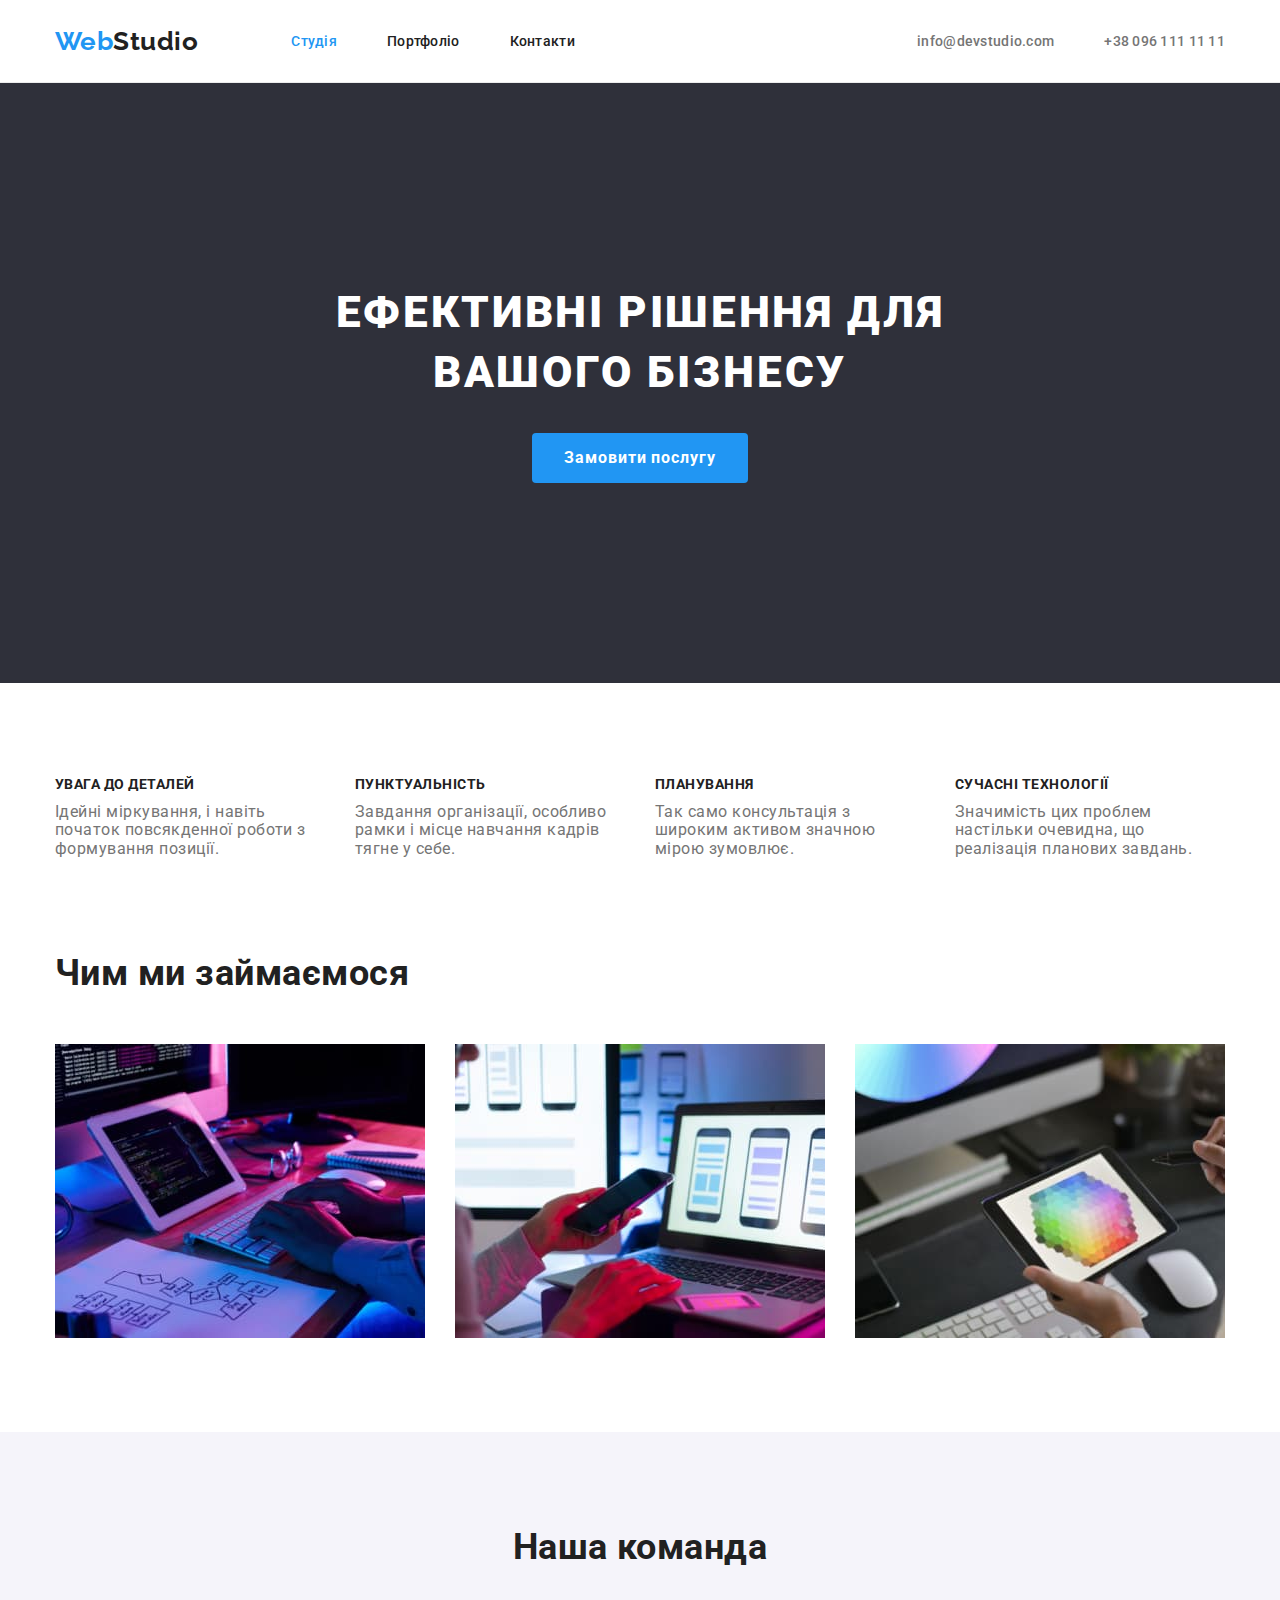
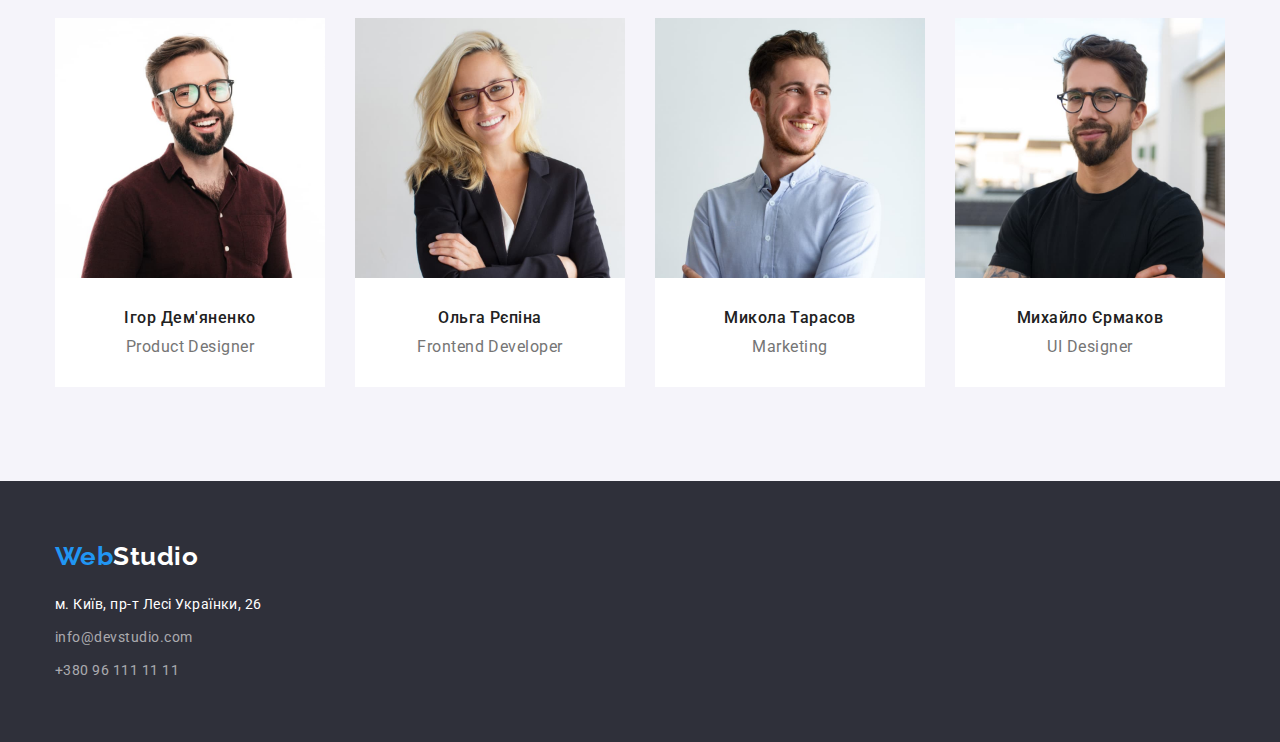
==== index.html @ 6e2898c4 "Копирует файлы с репозитория goit-markup-hw-03" ====
<!DOCTYPE html>
<html lang="uk">
<head>
    <meta charset="UTF-8">
    <meta http-equiv="X-UA-Compatible" content="IE=edge">
    <meta name="viewport" content="width=device-width, initial-scale=1.0">
    <title>Document</title>
    <link href="https://fonts.googleapis.com/css2?family=Raleway:wght@700&family=Roboto:wght@400;500;700;900&display=swap" rel="stylesheet">
    <link rel="stylesheet" href="https://cdnjs.cloudflare.com/ajax/libs/modern-normalize/1.1.0/modern-normalize.min.css">
    <link rel="stylesheet" href="./css/styles.css">
</head>
<body class="body">
    <!--Header content-->
    <header class="header">
        <div class="header-list container">
            <nav class="nav">
                <a href="./index.html" class="logo">Web<span class="second-color">Studio</span></a>
                <ul class="nav-list list">
                   <li class="nav-list-item"><a href="index.html" class="nav-link current">Студія</a></li>
                   <li class="nav-list-item"><a href="./portfolio.html" class="nav-link">Портфоліо</a></li>
                   <li class="nav-list-item"><a href="" class="nav-link">Контакти</a></li>
                </ul>
           
                    </nav>
           
                    <ul class="contacts list">
                       <li class="contacts-item"><a href="mailto:info@devstudio.com" class="contacts-link">info@devstudio.com</a></li>
                       <li class="contacts-item"><a href="tel:+380961111111" class="contacts-link">+38 096 111 11 11</a></li>
                    </ul>
        </div>

    </header>

    <!--Main content-->
    <main>
       
        <!--Герой--> 
        <section class="hero">
            <div class="container">
            <h1 class="hero-title">Ефективні рішення для<br> вашого бізнесу</h1>
            <button type="button" class="button btn-primary">Замовити послугу</button>
            </div>
        </section>
       
        

     <!--Features-->
        <section class="section">
            <div class="container">
            <h2 class="section-title visually-hidden">Перелік особливостей</h2>
            <ul class="features-list list">
                <li class="features-list-item">
                    <h3 class="features-list-title">УВАГА ДО ДЕТАЛЕЙ</h3>
                    <p class="features-list-description">Ідейні міркування, і навіть початок повсякденної роботи з формування позиції.</p>
                </li>
                <li class="features-list-item">
                    <h3 class="features-list-title">ПУНКТУАЛЬНІСТЬ</h3>
                    <p class="features-list-description">Завдання організації, особливо рамки і місце навчання кадрів тягне у себе.</p>
                </li>
                <li class="features-list-item">
                    <h3 class="features-list-title">ПЛАНУВАННЯ</h3>
                    <p class="features-list-description">Так само консультація з широким активом значною мірою зумовлює.</p>
                </li>
                <li class="features-list-item">
                    <h3 class="features-list-title">СУЧАСНІ ТЕХНОЛОГІЇ</h3>
                    <p class="features-list-description">Значимість цих проблем настільки очевидна, що реалізація планових завдань.</p>
                </li>
            </ul>
            </div>
        </section>
     
     
     <!--Work-->
        <section class="work">
            <div class="container">
            <h2 class="section-title work-title">Чим ми займаємося</h2>
            <ul class="work-list list">
                <li class="work-list-item">
                    <img src="images/box1.jpg" alt="Розробка" width="370" class="work-list-img">
                </li>
                <li class="work-list-item">
                    <img src="images/box2.jpg" alt="Дизайн" width="370" class="work-list-img">
                </li>
                <li class="work-list-item">
                    <img src="images/box3.jpg" alt="Тестування" width="370" class="work-list-img">
                </li>
            </ul>
            </div>
        </section>
     

     <!--Our team-->
            <section class="team">
            <div class="container">
            <h2 class="section-title team-title">Наша команда</h2>
            <ul class="team-list list">
                <li class="team-list-item">
                    <img src="images/img.jpg" alt="photo" width="270" height="260">
                    <div class="team-cards">
                    <h3 class="team-title-item">Ігор Дем'яненко</h3>
                    <p class="team-title-discription">Product Designer</p>
                    </div>
                </li>
                
                <li class="team-list-item">
                    <img src="images/img1.jpg" alt="photo" width="270" height="260">
                    <div class="team-cards">
                    <h3 class="team-title-item">Ольга Рєпіна</h3>
                    <p class="team-title-discription">Frontend Developer</p>
                    </div>
                </li>

                
                <li class="team-list-item">
                    <img src="images/img2.jpg" alt="photo" width="270" height="260">
                    <div class="team-cards">
                    <h3 class="team-title-item">Микола Тарасов</h3>
                    <p class="team-title-discription">Marketing</p>
                    </div>
                </li>
                
                
                <li class="team-list-item">
                    <img src="images/img3.jpg" alt="photo" width="270" height="260">
                    <div class="team-cards">
                    <h3 class="team-title-item">Михайло Єрмаков</h3>
                    <p class="team-title-discription">UI Designer</p>
                    </div>
                </li>
                
            </ul>
            </div>
        </section>
     

    </main>

    <!--Footer content-->

    <footer class="footer">
        <div class="container">
            <a href="./index.html" class="footer-logo">Web<span class="second-color">Studio</span></a>
            <address>
                <ul class="footer-list">
                    <li class="footer-list-item"><a href="https://www.google.com.ua/maps/place/%D0%B1%D1%83%D0%BB.+%D0%9B%D0%B5%D1%81%D0%B8+%D0%A3%D0%BA%D1%80%D0%B0%D0%B8%D0%BD%D0%BA%D0%B8,+26,+%D0%9A%D0%B8%D0%B5%D0%B2,+02000/@50.4284025,30.531833,15.25z/data=!4m5!3m4!1s0x40d4cf0e033ecbe9:0x57a4dffefec77da0!8m2!3d50.4265807!4d30.5383859?hl=ru"
                            target="_blank" rel="noopener noreferrer" class="footer-addres">м. Київ, пр-т Лесі Українки, 26</a></li>
                    <li class="footer-list-item"><a href="mailto:info@devstudio.com" class="contacts-link">info@devstudio.com</a></li>
                    <li class="footer-list-item"><a href="tel:+380961111111" class="contacts-link">+380 96 111 11 11</a></li>
                </ul>
            </address>
        </div>        
    </footer>
  
    
</body>
</html>
---- css/styles.css ----
/* Цвет основного текста #212121 */
/* Вторичный цвет текста #757575 */
/* Основной цвет макета #FFFFFF */
/* Вторичный цвет фона #F5F4FA */
/* Акцент #2196F3 */
/* Цвет футера #2F303A */

:root{
    --primary-text-color: #212121;
    --second-text-color: #757575;
    --accent-color: #2196F3;
    --primary-white-color: #ffffff;
}


.body{
    background-color:var(--primary-white-color);
    color: var(--second-text-color);
    font-family: Roboto, sans-serif;
    letter-spacing: 0.03em;
}

.visually-hidden {
  position: absolute;
  width: 1px;
  height: 1px;
  margin: -1px;
  padding: 0;
  overflow: hidden;
  border: 0;
  clip: rect(0 0 0 0);
}

.button{
    cursor: pointer;
    border: none;    
}

.list{    
    display: flex;
    list-style: none;
    padding: 0;
    margin: 0;
}

.container{
    width: 1200px;
    margin-left: auto;
    margin-right: auto;    
    padding-left: 15px;
    padding-right: 15px;  
}

h1,
h2,
h3,
h4,
h5,
h6,
p{
    margin-top: 0;
    margin-bottom: 0;

}

ul{
    margin-top: 0;
    margin-bottom: 0;
    padding-left: 0;
}

img{
    display: block;
}

.section-title{
    display: flex;
    margin-bottom: 50px;
    margin-right: auto;
    margin-left: auto;

    
    color:var(--primary-text-color);
    font-size: 36px;
    line-height: 1.17;
        
}
/* -----------/COMPONENTS---------- */

/* ------------INDEX--------------- */
/*------------- Header------------- */
.header{
    border-bottom: 1px solid #ECECEC;
}
.header-list{
    display: flex;
    align-items: center;    
}

/* Logo*/
.logo{
display: flex;

color: var(--accent-color);

text-decoration: none;
font-family: Raleway, sans-serif;
font-weight: 700;
font-size: 26px;
line-height: 1.2;
}

.second-color{
    color: var(--primary-text-color);
}

/* -----------Nav------------- */
.nav{
    display: flex;
    align-items: center;
}

.nav-list{
    display: flex;
    margin-left: 93px;
    padding-top: 32px;
    padding-bottom: 32px;
}

.nav-list .nav-list-item + .nav-list-item{
    margin-left: 50px;
}

.nav-list .nav-link{
    color: var(--primary-text-color);
    
    font-weight: 500;
    font-size: 14px;
    line-height: 1.14;
    letter-spacing: 0.02em;
    text-decoration: none; 
}

.nav-list .nav-link.current{
    color: var(--accent-color);
}

.nav-list .nav-link:hover, 
.nav-list .nav-link:focus {
    color: var(--accent-color);
}

/*----------- Contats------------- */
.contacts{
    display: flex;
    margin-left: auto;
}

.contacts .contacts-link{
    color:var(--second-text-color);
    text-decoration: none;
    font-weight: 500;
    font-size: 14px;
    line-height: 1.14;
    letter-spacing: 0.02em;

}

.contacts .contacts-link:hover,
.contacts .contacts-link:focus{
    color:var(--accent-color)
}

.contacts .contacts-item + .contacts-item{
    margin-left: 50px; 
}

/* -----------MAIN-------------- */
/* -----------Hero-------------- */

.hero{
    background-color: #2F303A;
    text-align: center;
    padding-top: 200px;
    padding-bottom: 200px;
       
}

.hero .button{
    font-weight: 700;
    font-size: 16px;
    line-height: 1.88px;
    letter-spacing: 0.06em; 
    margin-top: 30px;
    min-width: 216px;
    min-height: 50px;
    border-radius: 4px;
    padding: 10px 32px;    
}

.hero .hero-title{
    color: var(--primary-white-color);
    font-weight: 900;
    font-size: 44px;
    line-height: 1.36;     
    letter-spacing: 0.06em;
    text-transform: uppercase;              
}

.btn-primary{              /*HTML + PORTFOLIO*/
    color: var(--primary-white-color);
    background-color: var(--accent-color);
}

/* -----------Features---------------- */
.features-list{
    padding-top: 94px;
    padding-bottom: 47px;
    display: flex;
    flex-wrap: wrap;    
    column-gap: 30px;
}

.features-list-item{
    width: 270px;
    display: flex;
    flex-wrap: wrap;  
    row-gap: 10px;
}

.features-list .features-list-title{
    color:var(--primary-text-color);
    font-size: 14px;
    line-height: 1.14;
    text-transform: uppercase;
}

.features-list-title .features-list-description{
    font-size: 14px;
    line-height: 1.71;    
}

/* ------------Work---------------- */

.work{
    padding-top: 47px;
    padding-bottom: 94px;
    display: flex;
    flex-wrap: wrap;
}

.work-list{
    display: flex;
    flex-wrap: wrap;
    column-gap: 30px;
}

.work-list-item{
    flex-basis: calc((100% - 60px) / 3);
}


/* ------------Our team--------------- */
.team{
    background-color: #F5F4FA;
    padding-top: 94px;
    padding-bottom: 94px;
}

.team-title{
    justify-content: center;
}

.team-list{
    display: flex;
    flex-wrap: wrap;    
    column-gap: 30px;
}

.team-cards{
    text-align: center;
    padding-top: 30px;
    padding-bottom: 30px;
    border: 1px solid #FFFFFF;
    border-top: none;
    background-color: #FFFFFF;
}

.team-list-item{
    flex-basis: calc((100% - 90px) / 4);
}

.team-title-item{
    display: flex;
    margin-bottom: 10px;
    justify-content: center;
    align-items: center;
    
    color: var(--primary-text-color);
    font-weight: 500;
    font-size: 16px;
    line-height: 1.19;
}
.team-title-discription{
    display: flex;
    
    justify-content: center;
    align-items: center;
    
    font-size: 16px;
    line-height: 1.19;
}    

/* -------------Footer------------ */
.footer{      
    background-color: #2F303A;
    padding-top: 60px;
    padding-bottom: 60px;
}

.footer-logo{
    margin-bottom: 20px;
    
    color: var(--accent-color);
    text-decoration: none;
    font-family: Raleway, sans-serif;
    font-weight: 700;
    font-size: 26px;
    line-height: 1.2;

}

.footer-logo .second-color{
    color: var(--primary-white-color);
}

.footer-list{
    list-style: none;
    margin-top: 20px;
}

.footer-list-item{
    margin-bottom: 9px;
}

.footer-list-item:last-child{
    margin-bottom: 0px;
}

.footer .footer-addres{       
    color: var(--primary-white-color);
    text-decoration: none;
    font-style: normal;
    font-size: 14px;
    line-height: 1.71;
}

.footer .contacts-link{
    color: rgba(255, 255, 255, 0.6);
    text-decoration: none;
    font-style: normal;
    font-size: 14px;
    line-height: 1.71;
}

.contacts-link:last-child{
    margin-bottom: 0px;
}

.footer .contacts-link:hover,
.footer .contacts-link:focus{
    color: var(--accent-color);
}

/* -----------PORTFOLIO------------ */

/* ------------Main---------------- */

.btn-secondary{
    color: var(--primary-text-color);
    background-color: #F5F4FA;
       
}

.btn-secondary:hover,
.btn-secondary:focus{
    color: var(--primary-white-color);
    background-color: var(--accent-color);
}

.examples{
    display: flex;
    justify-content: center;
    margin-bottom: 50px;
    display: flex;
    flex-wrap: wrap;
    column-gap: 8px;
}

.examples .button{
    border-radius: 4px;
    padding: 6px 22px;
}

.card{   
    padding: 20px 24px;
    border: 1px solid #EEEEEE;
    border-top: none;
}

.examples .btn-secondary{
    font-weight: 500;
    font-size: 16px;
    line-height: 1.63;
}

.portfolio-examples{
    padding-top: 94px;
    padding-bottom: 94px;
}
    
.works{
    display: flex;
    flex-wrap: wrap;
    gap: 30px;    
}

.works .works-title{
    color:var(--primary-text-color);
    font-size: 18px;
    line-height: 2;
    letter-spacing: 0.06em;

    margin-bottom: 4px;
}

.works .type{
    font-size: 16px;
    line-height: 1.88;
}
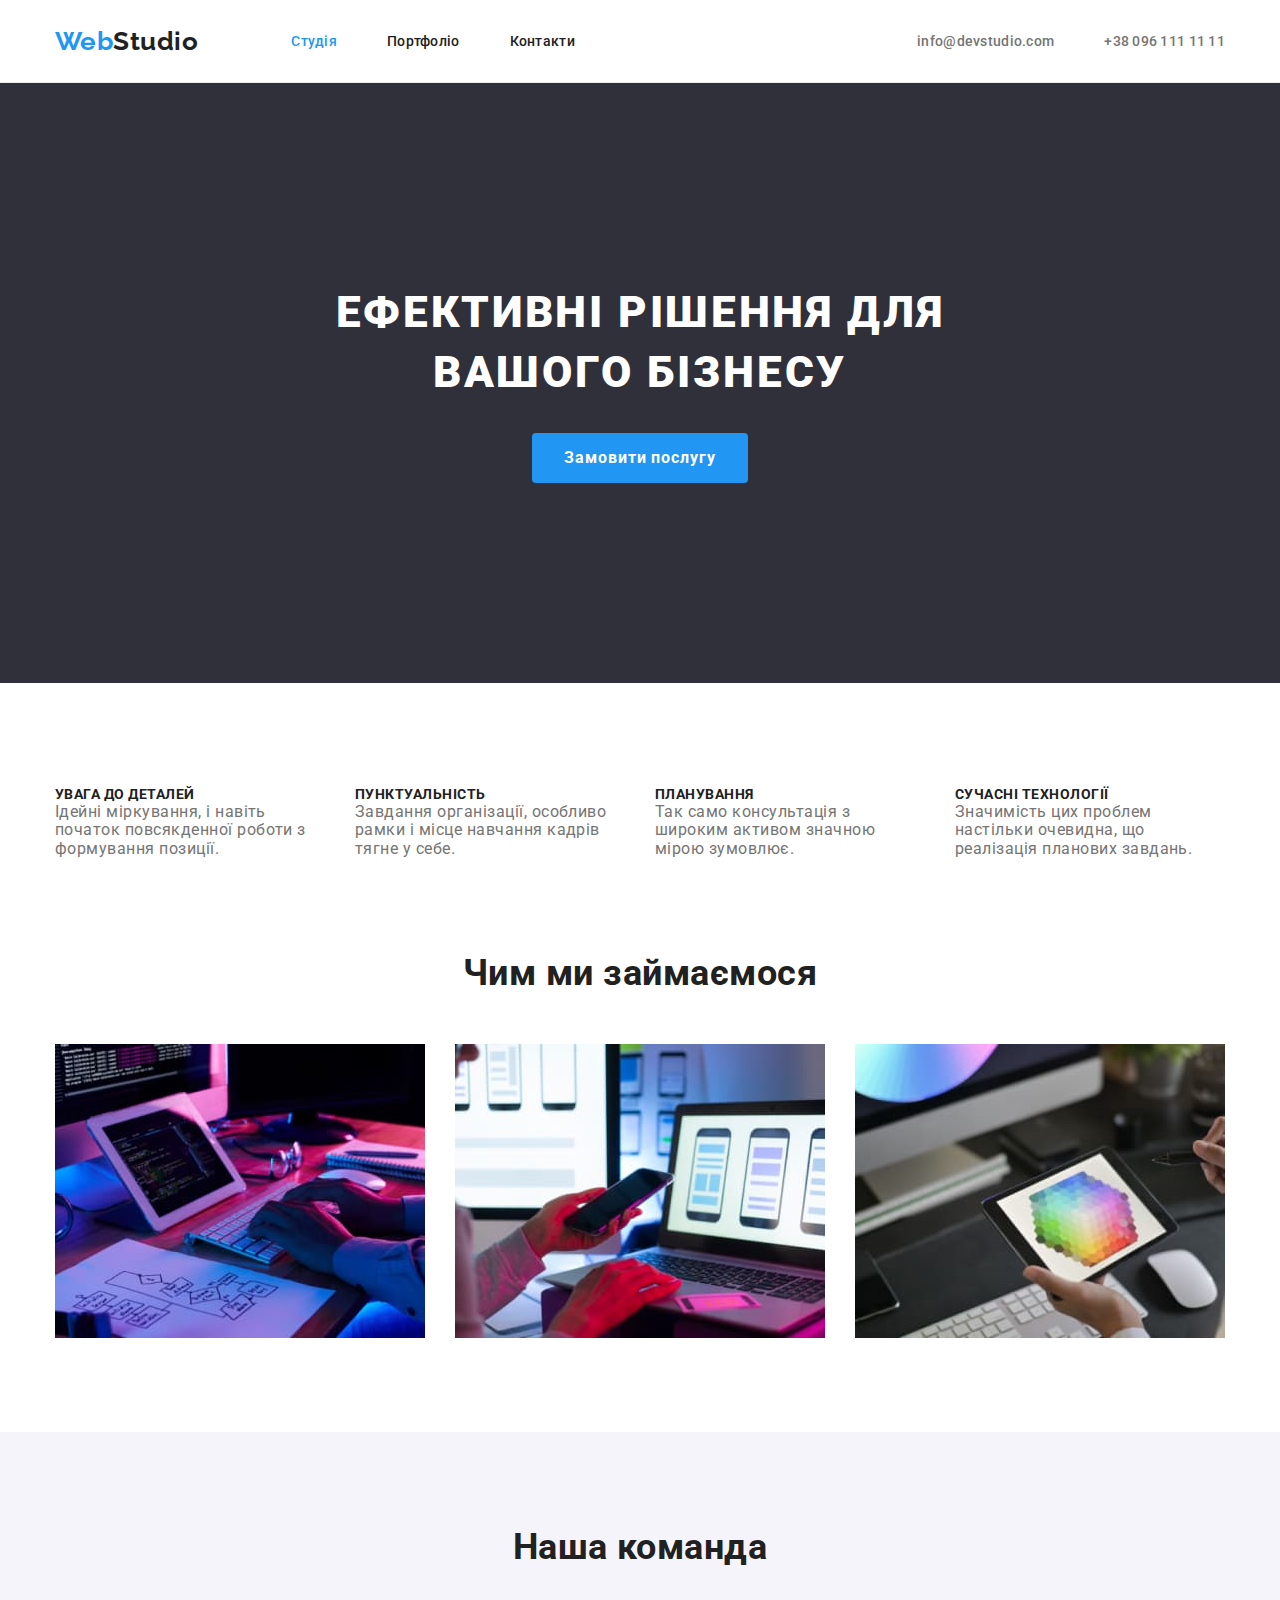
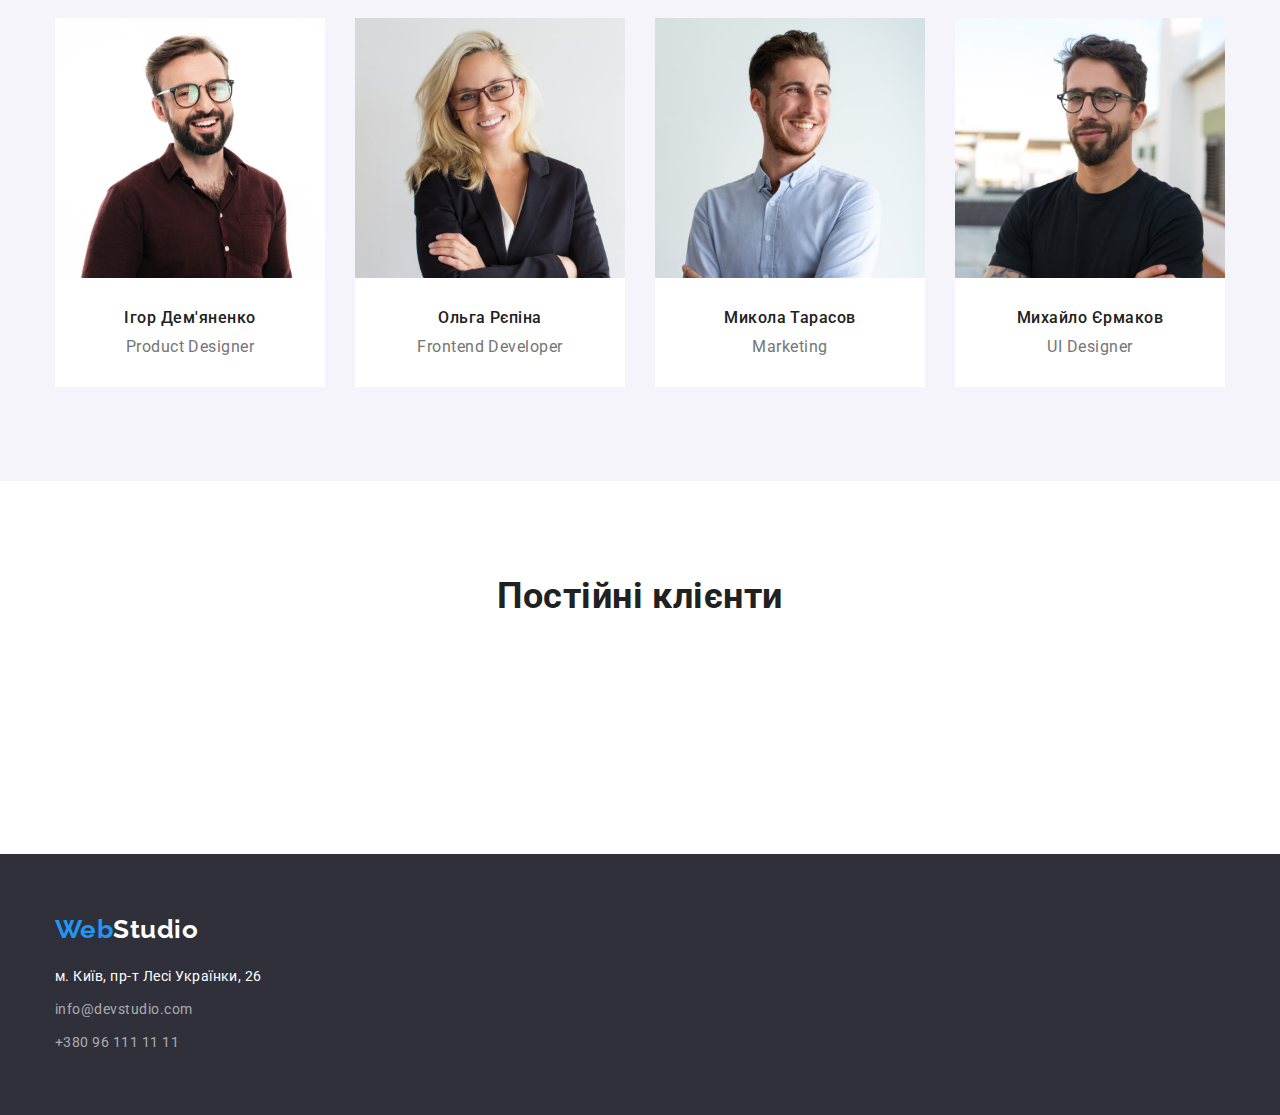
==== commit 2d61039b: "Добавляет спрайт" ====
--- a/index.html
+++ b/index.html
@@ -10,7 +10,7 @@
     <link rel="stylesheet" href="./css/styles.css">
 </head>
 <body class="body">
-    <!--Header content-->
+    <!-------------------------------------HEADER CONTENT----------------------------------->
     <header class="header">
         <div class="header-list container">
             <nav class="nav">
@@ -31,10 +31,10 @@
 
     </header>
 
-    <!--Main content-->
+    <!-------------------------------------MAIN CONTENT------------------------------------->
     <main>
        
-        <!--Герой--> 
+        <!-------------------------------------Hero-----------------------------------------> 
         <section class="hero">
             <div class="container">
             <h1 class="hero-title">Ефективні рішення для<br> вашого бізнесу</h1>
@@ -44,36 +44,56 @@
        
         
 
-     <!--Features-->
+     <!------------------------------------------Features-------------------------------------->
         <section class="section">
             <div class="container">
             <h2 class="section-title visually-hidden">Перелік особливостей</h2>
             <ul class="features-list list">
                 <li class="features-list-item">
+                    <a href="">
+                        <use></use>
+                    </a>
+                    <div>
                     <h3 class="features-list-title">УВАГА ДО ДЕТАЛЕЙ</h3>
                     <p class="features-list-description">Ідейні міркування, і навіть початок повсякденної роботи з формування позиції.</p>
+                    </div>
                 </li>
                 <li class="features-list-item">
+                    <a href="">
+                        <use></use>
+                    </a>
+                    <div>
                     <h3 class="features-list-title">ПУНКТУАЛЬНІСТЬ</h3>
                     <p class="features-list-description">Завдання організації, особливо рамки і місце навчання кадрів тягне у себе.</p>
+                    </div>
                 </li>
                 <li class="features-list-item">
+                    <a href="">
+                        <use></use>
+                    </a>
+                    <div>
                     <h3 class="features-list-title">ПЛАНУВАННЯ</h3>
                     <p class="features-list-description">Так само консультація з широким активом значною мірою зумовлює.</p>
+                    </div>
                 </li>
                 <li class="features-list-item">
+                    <a href="">
+                        <use></use>
+                    </a>
+                    <div>
                     <h3 class="features-list-title">СУЧАСНІ ТЕХНОЛОГІЇ</h3>
                     <p class="features-list-description">Значимість цих проблем настільки очевидна, що реалізація планових завдань.</p>
+                    </div>
                 </li>
             </ul>
             </div>
         </section>
      
      
-     <!--Work-->
+     <!-----------------------------------Work------------------------------------>
         <section class="work">
             <div class="container">
-            <h2 class="section-title work-title">Чим ми займаємося</h2>
+            <h2 class="section-title">Чим ми займаємося</h2>
             <ul class="work-list list">
                 <li class="work-list-item">
                     <img src="images/box1.jpg" alt="Розробка" width="370" class="work-list-img">
@@ -89,16 +109,38 @@
         </section>
      
 
-     <!--Our team-->
+     <!-----------------------------------Our team-------------------------------->
             <section class="team">
             <div class="container">
-            <h2 class="section-title team-title">Наша команда</h2>
+            <h2 class="section-title">Наша команда</h2>
             <ul class="team-list list">
                 <li class="team-list-item">
                     <img src="images/img.jpg" alt="photo" width="270" height="260">
                     <div class="team-cards">
                     <h3 class="team-title-item">Ігор Дем'яненко</h3>
                     <p class="team-title-discription">Product Designer</p>
+                    <ul class="team-social-list list">
+                        <li class="team-social-item">
+                            <a href="" class="team-social-link">
+                                <use></use>
+                            </a>
+                        </li>
+                        <li class="team-social-item">
+                            <a href="" class="team-social-link">
+                                <use></use>
+                            </a>
+                        </li>
+                        <li class="team-social-item">
+                            <a href="" class="team-social-link">
+                                <use></use>
+                            </a>
+                        </li>
+                        <li class="team-social-item">
+                            <a href="" class="team-social-link">
+                                <use></use>
+                            </a>
+                        </li>
+                    </ul>
                     </div>
                 </li>
                 
@@ -107,6 +149,28 @@
                     <div class="team-cards">
                     <h3 class="team-title-item">Ольга Рєпіна</h3>
                     <p class="team-title-discription">Frontend Developer</p>
+                    <ul class="team-social-list list">
+                        <li class="team-social-item">
+                            <a href="" class="team-social-link">
+                                <use></use>
+                            </a>
+                        </li>
+                        <li class="team-social-item">
+                            <a href="" class="team-social-link">
+                                <use></use>
+                            </a>
+                        </li>
+                        <li class="team-social-item">
+                            <a href="" class="team-social-link">
+                                <use></use>
+                            </a>
+                        </li>
+                        <li class="team-social-item">
+                            <a href="" class="team-social-link">
+                                <use></use>
+                            </a>
+                        </li>
+                    </ul>
                     </div>
                 </li>
 
@@ -116,6 +180,28 @@
                     <div class="team-cards">
                     <h3 class="team-title-item">Микола Тарасов</h3>
                     <p class="team-title-discription">Marketing</p>
+                    <ul class="team-social-list list">
+                        <li class="team-social-item">
+                            <a href="" class="team-social-link">
+                                <use></use>
+                            </a>
+                        </li>
+                        <li class="team-social-item">
+                            <a href="" class="team-social-link">
+                                <use></use>
+                            </a>
+                        </li>
+                        <li class="team-social-item">
+                            <a href="" class="team-social-link">
+                                <use></use>
+                            </a>
+                        </li>
+                        <li class="team-social-item">
+                            <a href="" class="team-social-link">
+                                <use></use>
+                            </a>
+                        </li>
+                    </ul>
                     </div>
                 </li>
                 
@@ -125,6 +211,28 @@
                     <div class="team-cards">
                     <h3 class="team-title-item">Михайло Єрмаков</h3>
                     <p class="team-title-discription">UI Designer</p>
+                    <ul class="team-social-list list">
+                        <li class="team-social-item">
+                            <a href="" class="team-social-link">
+                                <use></use>
+                            </a>
+                        </li>
+                        <li class="team-social-item">
+                            <a href="" class="team-social-link">
+                                <use></use>
+                            </a>
+                        </li>
+                        <li class="team-social-item">
+                            <a href="" class="team-social-link">
+                                <use></use>
+                            </a>
+                        </li>
+                        <li class="team-social-item">
+                            <a href="" class="team-social-link">
+                                <use></use>
+                            </a>
+                        </li>
+                    </ul>
                     </div>
                 </li>
                 
@@ -132,10 +240,62 @@
             </div>
         </section>
      
+        <!--------------------------------Our clients -------------------------------->
+
+        <section class="clients">
+            <div class="container">
+                <h2 class="section-title">Постійні клієнти</h2>
+                <ul class="clients-list list">
+                    <li class="clients-list-item">
+                        <a href="" class="clients-list-link">
+                            <use>
+
+                            </use>
+                        </a>
+                    </li>
+                    <li class="clients-list-item">
+                        <a href="" class="clients-list-link">
+                            <use>
+
+                            </use>
+                        </a>
+                    </li>
+                    <li class="clients-list-item">
+                        <a href="" class="clients-list-link">
+                            <use>
+
+                            </use>
+                        </a>
+                    </li>
+                    <li class="clients-list-item">
+                        <a href="" class="clients-list-link">
+                            <use>
+
+                            </use>
+                        </a>
+                    </li>
+                    <li class="clients-list-item">
+                        <a href="" class="clients-list-link">
+                            <use>
+
+                            </use>
+                        </a>
+                    </li>
+                    <li class="clients-list-item">
+                        <a href="" class="clients-list-link">
+                            <use>
+
+                            </use>
+                        </a>
+                    </li>
+                </ul>
+            </div>
+        </section>
+     
 
     </main>
 
-    <!--Footer content-->
+    <!----------------------------------FOOTER CONTENT--------------------------->
 
     <footer class="footer">
         <div class="container">
--- a/css/styles.css
+++ b/css/styles.css
@@ -76,8 +76,7 @@
 .section-title{
     display: flex;
     margin-bottom: 50px;
-    margin-right: auto;
-    margin-left: auto;
+    justify-content: center;
 
     
     color:var(--primary-text-color);
@@ -267,9 +266,6 @@
     padding-bottom: 94px;
 }
 
-.team-title{
-    justify-content: center;
-}
 
 .team-list{
     display: flex;
@@ -311,6 +307,48 @@
     line-height: 1.19;
 }    
 
+.team-social-list{
+    display: flex;
+    flex-wrap: wrap;
+    column-gap: px;
+}
+
+.team-social-item{
+
+}
+
+.team-social-link{
+    display: flex;
+    justify-content: center;
+    align-items: center;
+}
+
+/* -------------Our clients--------- */
+.clients{
+    padding-top: 94px;
+    padding-bottom: 94px;
+}
+
+.clients-list{
+    display: flex;
+    flex-wrap: wrap;
+    column-gap: 30px;
+}
+
+.clients-list-item{
+    flex-basis: calc((100%-150px) / 6);
+
+    width: 170px;
+    height: 92px;
+}
+
+.clients-list-link{
+    display: flex;
+    justify-content: center;
+    align-items: center;
+    
+}
+
 /* -------------Footer------------ */
 .footer{      
     background-color: #2F303A;
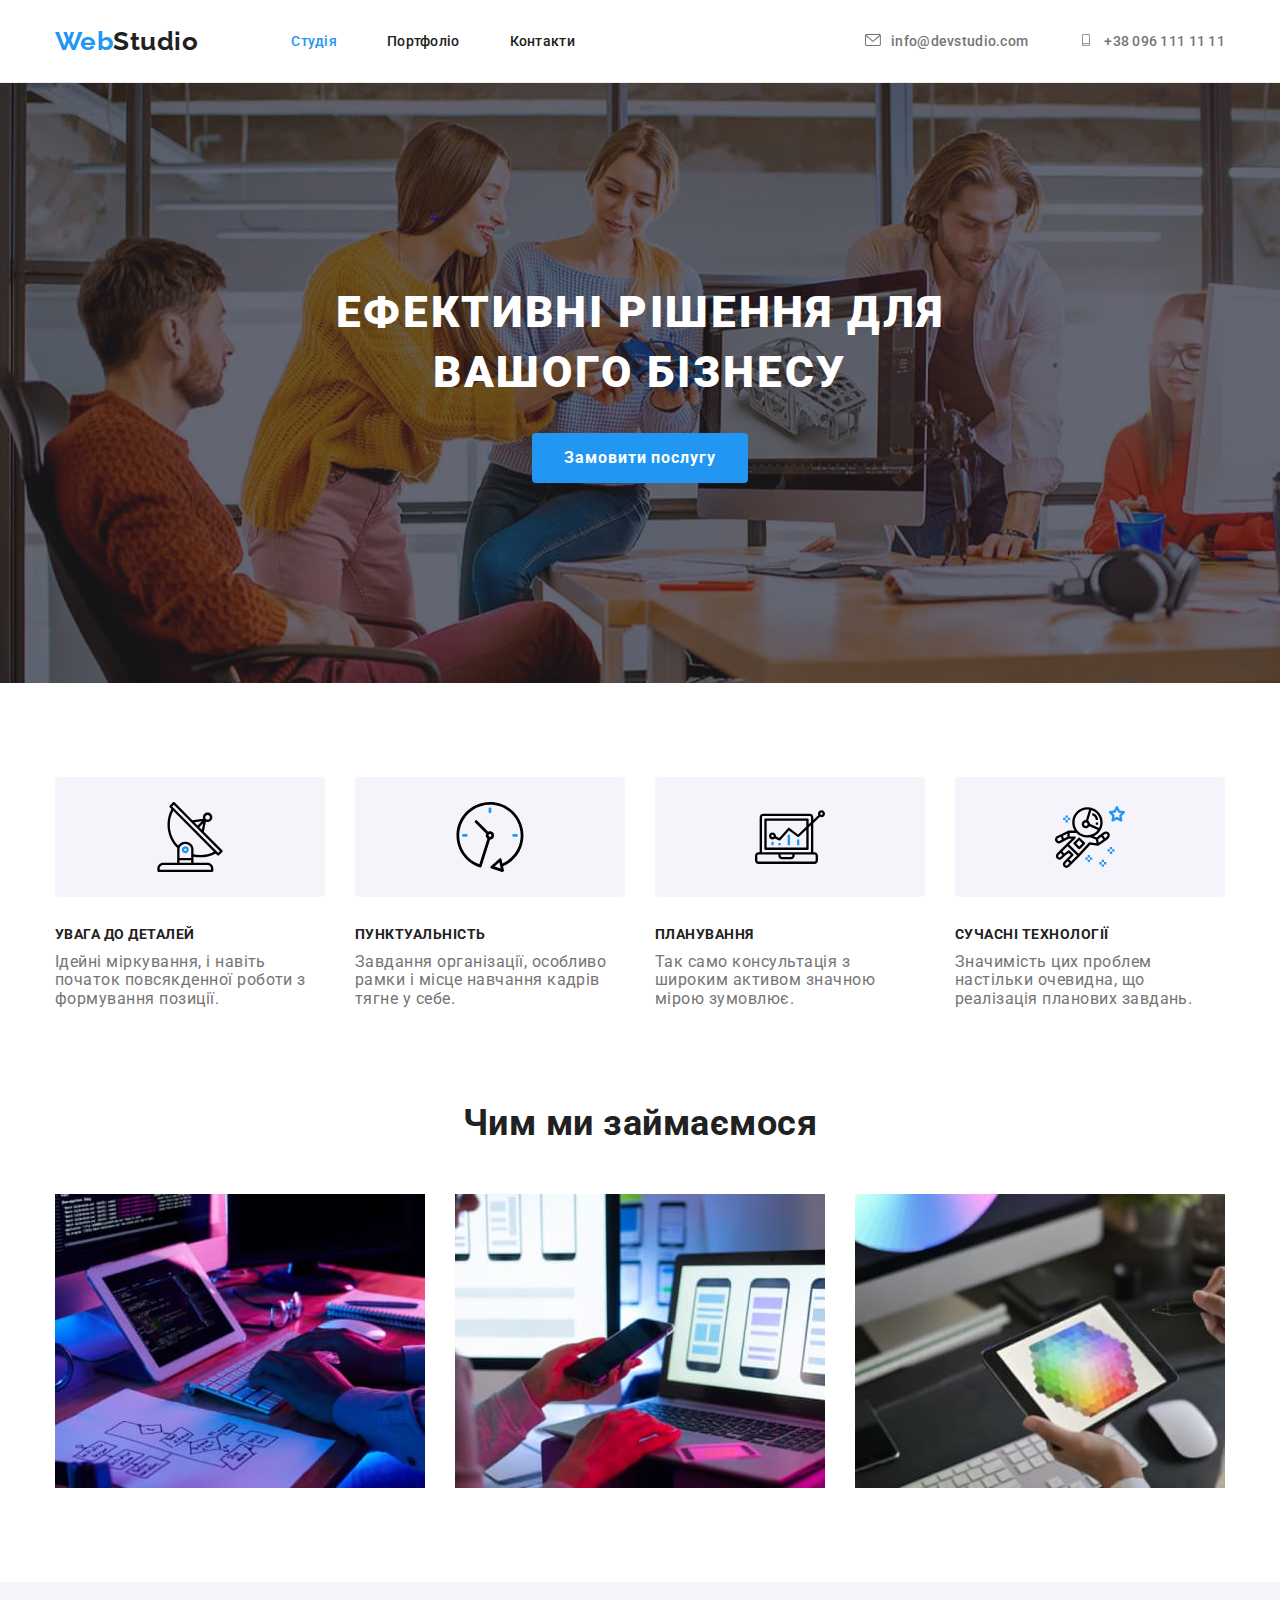
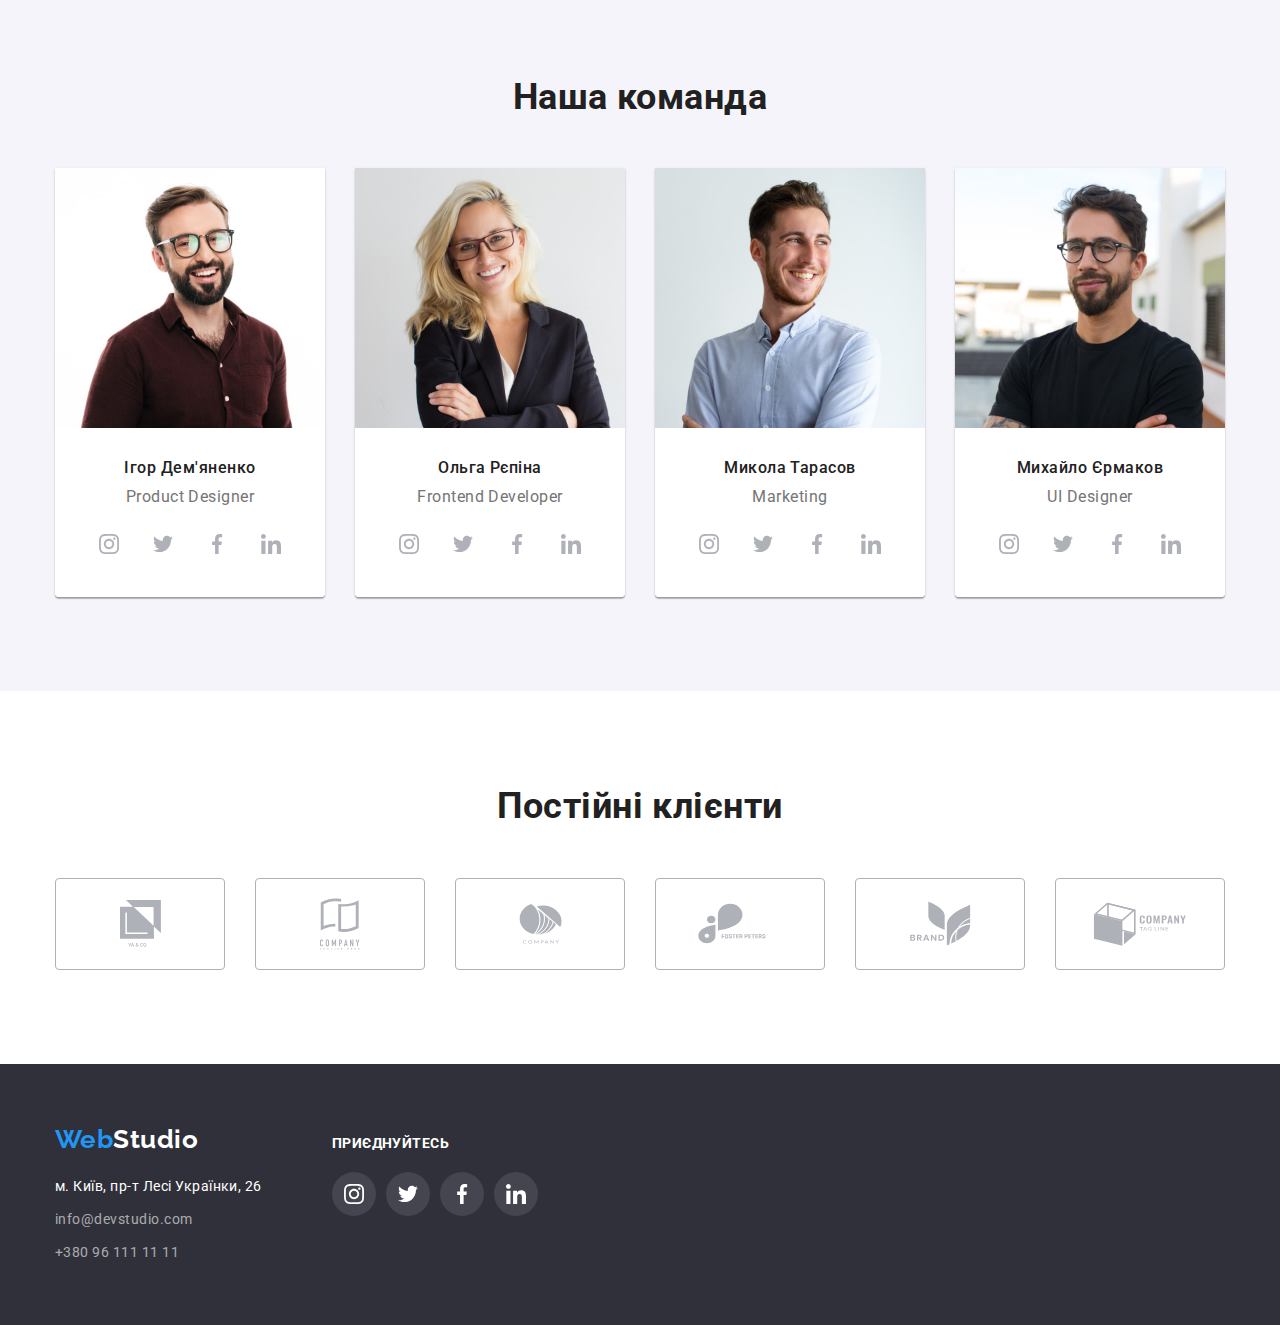
==== commit d972471f: "Добавляет декоративные эффекты и элементы" ====
--- a/index.html
+++ b/index.html
@@ -24,8 +24,17 @@
                     </nav>
            
                     <ul class="contacts list">
-                       <li class="contacts-item"><a href="mailto:info@devstudio.com" class="contacts-link">info@devstudio.com</a></li>
-                       <li class="contacts-item"><a href="tel:+380961111111" class="contacts-link">+38 096 111 11 11</a></li>
+                       <li class="contacts-item">
+                            
+                        <a href="mailto:info@devstudio.com" class="contacts-link"><svg class="contacts-icon-mail">
+                            <use href="./images/icons.svg#icon-envelope-hover"></use>
+                        </svg>info@devstudio.com</a>
+                    </li>
+                       <li class="contacts-item">
+                        
+                        <a href="tel:+380961111111" class="contacts-link"><svg class="contacts-icon-tel">
+                            <use href="./images/icons.svg#icon-smartphone"></use>
+                        </svg>+38 096 111 11 11</a></li>
                     </ul>
         </div>
 
@@ -45,42 +54,50 @@
         
 
      <!------------------------------------------Features-------------------------------------->
-        <section class="section">
+        <section class="section-features">
             <div class="container">
             <h2 class="section-title visually-hidden">Перелік особливостей</h2>
             <ul class="features-list list">
                 <li class="features-list-item">
-                    <a href="">
-                        <use></use>
-                    </a>
-                    <div>
+                        <div class="features-icon">
+                          <svg class="features-list-icon" width="70" height="70">
+                            <use href="./images/icons.svg#icon-antenna"></use>
+                        </svg>
+                       </div>
+                    <div class="features-text">
                     <h3 class="features-list-title">УВАГА ДО ДЕТАЛЕЙ</h3>
                     <p class="features-list-description">Ідейні міркування, і навіть початок повсякденної роботи з формування позиції.</p>
                     </div>
                 </li>
                 <li class="features-list-item">
-                    <a href="">
-                        <use></use>
-                    </a>
-                    <div>
+                        <div class="features-icon">
+                          <svg class="features-list-icon" width="70" height="70">
+                            <use href="./images/icons.svg#icon-clock"></use>
+                          </svg>
+                        </div>
+                    <div class="features-text">
                     <h3 class="features-list-title">ПУНКТУАЛЬНІСТЬ</h3>
                     <p class="features-list-description">Завдання організації, особливо рамки і місце навчання кадрів тягне у себе.</p>
                     </div>
                 </li>
                 <li class="features-list-item">
-                    <a href="">
-                        <use></use>
-                    </a>
-                    <div>
+                        <div class="features-icon">
+                          <svg class="features-list-icon" width="70" height="70">
+                            <use href="./images/icons.svg#icon-diagram"></use>
+                          </svg>
+                        </div>
+                    <div class="features-text">
                     <h3 class="features-list-title">ПЛАНУВАННЯ</h3>
                     <p class="features-list-description">Так само консультація з широким активом значною мірою зумовлює.</p>
                     </div>
                 </li>
                 <li class="features-list-item">
-                    <a href="">
-                        <use></use>
-                    </a>
-                    <div>
+                        <div class="features-icon">
+                          <svg class="features-list-icon" width="70" height="70">
+                            <use href="./images/icons.svg#icon-astronaut"></use>
+                          </svg>
+                        </div>
+                    <div class="features-text">
                     <h3 class="features-list-title">СУЧАСНІ ТЕХНОЛОГІЇ</h3>
                     <p class="features-list-description">Значимість цих проблем настільки очевидна, що реалізація планових завдань.</p>
                     </div>
@@ -119,25 +136,33 @@
                     <div class="team-cards">
                     <h3 class="team-title-item">Ігор Дем'яненко</h3>
                     <p class="team-title-discription">Product Designer</p>
-                    <ul class="team-social-list list">
-                        <li class="team-social-item">
-                            <a href="" class="team-social-link">
-                                <use></use>
-                            </a>
-                        </li>
-                        <li class="team-social-item">
-                            <a href="" class="team-social-link">
-                                <use></use>
-                            </a>
-                        </li>
-                        <li class="team-social-item">
-                            <a href="" class="team-social-link">
-                                <use></use>
-                            </a>
-                        </li>
-                        <li class="team-social-item">
-                            <a href="" class="team-social-link">
-                                <use></use>
+                    <ul class="social-list list">
+                        <li class="social-list-item">
+                            <a href="" class="social-list-link">
+                                <svg class="social-list-icon" width="20" height="20">
+                                    <use href="./images/icons.svg#icon-instagram"></use>
+                                </svg>
+                            </a>
+                        </li>
+                        <li class="social-list-item">
+                            <a href="" class="social-list-link">
+                                <svg class="social-list-icon" width="20" height="20">
+                                    <use href="./images/icons.svg#icon-twitter"></use>
+                                </svg>
+                            </a>
+                        </li>
+                        <li class="social-list-item">
+                            <a href="" class="social-list-link">
+                                <svg class="social-list-icon" width="20" height="20">
+                                    <use href="./images/icons.svg#icon-facebook"></use>
+                                </svg>
+                            </a>
+                        </li>
+                        <li class="social-list-item">
+                            <a href="" class="social-list-link">
+                                <svg class="social-list-icon" width="20" height="20">
+                                    <use href="./images/icons.svg#icon-linkedin"></use>
+                                </svg>
                             </a>
                         </li>
                     </ul>
@@ -149,25 +174,33 @@
                     <div class="team-cards">
                     <h3 class="team-title-item">Ольга Рєпіна</h3>
                     <p class="team-title-discription">Frontend Developer</p>
-                    <ul class="team-social-list list">
-                        <li class="team-social-item">
-                            <a href="" class="team-social-link">
-                                <use></use>
-                            </a>
-                        </li>
-                        <li class="team-social-item">
-                            <a href="" class="team-social-link">
-                                <use></use>
-                            </a>
-                        </li>
-                        <li class="team-social-item">
-                            <a href="" class="team-social-link">
-                                <use></use>
-                            </a>
-                        </li>
-                        <li class="team-social-item">
-                            <a href="" class="team-social-link">
-                                <use></use>
+                    <ul class="social-list list">
+                        <li class="social-list-item">
+                            <a href="" class="social-list-link">
+                                <svg class="social-list-icon" width="20" height="20">
+                                    <use href="./images/icons.svg#icon-instagram"></use>                                
+                                </svg>
+                            </a>
+                        </li>
+                        <li class="social-list-item">
+                            <a href="" class="social-list-link">
+                                <svg class="social-list-icon" width="20" height="20">
+                                    <use href="./images/icons.svg#icon-twitter"></use>                                
+                                </svg>
+                            </a>
+                        </li>
+                        <li class="social-list-item">
+                            <a href="" class="social-list-link">
+                                <svg class="social-list-icon" width="20" height="20">
+                                    <use href="./images/icons.svg#icon-facebook"></use>                                
+                                </svg>
+                            </a>
+                        </li>
+                        <li class="social-list-item">
+                            <a href="" class="social-list-link">
+                                <svg class="social-list-icon" width="20" height="20">
+                                    <use href="./images/icons.svg#icon-linkedin"></use>                                
+                                </svg>
                             </a>
                         </li>
                     </ul>
@@ -180,25 +213,33 @@
                     <div class="team-cards">
                     <h3 class="team-title-item">Микола Тарасов</h3>
                     <p class="team-title-discription">Marketing</p>
-                    <ul class="team-social-list list">
-                        <li class="team-social-item">
-                            <a href="" class="team-social-link">
-                                <use></use>
-                            </a>
-                        </li>
-                        <li class="team-social-item">
-                            <a href="" class="team-social-link">
-                                <use></use>
-                            </a>
-                        </li>
-                        <li class="team-social-item">
-                            <a href="" class="team-social-link">
-                                <use></use>
-                            </a>
-                        </li>
-                        <li class="team-social-item">
-                            <a href="" class="team-social-link">
-                                <use></use>
+                    <ul class="social-list list">
+                        <li class="social-list-item">
+                            <a href="" class="social-list-link">
+                                <svg class="social-list-icon" width="20" height="20">
+                                    <use href="./images/icons.svg#icon-instagram"></use>                                
+                                </svg>
+                            </a>
+                        </li>
+                        <li class="social-list-item">
+                            <a href="" class="social-list-link">
+                                <svg class="social-list-icon" width="20" height="20">
+                                    <use href="./images/icons.svg#icon-twitter"></use>                                
+                                </svg>
+                            </a>
+                        </li>
+                        <li class="social-list-item">
+                            <a href="" class="social-list-link">
+                                <svg class="social-list-icon" width="20" height="20">
+                                    <use href="./images/icons.svg#icon-facebook"></use>                                
+                                </svg>
+                            </a>
+                        </li>
+                        <li class="social-list-item">
+                            <a href="" class="social-list-link">
+                                <svg class="social-list-icon" width="20" height="20">
+                                    <use href="./images/icons.svg#icon-linkedin"></use>                                
+                                </svg>
                             </a>
                         </li>
                     </ul>
@@ -211,25 +252,33 @@
                     <div class="team-cards">
                     <h3 class="team-title-item">Михайло Єрмаков</h3>
                     <p class="team-title-discription">UI Designer</p>
-                    <ul class="team-social-list list">
-                        <li class="team-social-item">
-                            <a href="" class="team-social-link">
-                                <use></use>
-                            </a>
-                        </li>
-                        <li class="team-social-item">
-                            <a href="" class="team-social-link">
-                                <use></use>
-                            </a>
-                        </li>
-                        <li class="team-social-item">
-                            <a href="" class="team-social-link">
-                                <use></use>
-                            </a>
-                        </li>
-                        <li class="team-social-item">
-                            <a href="" class="team-social-link">
-                                <use></use>
+                    <ul class="social-list list">
+                        <li class="social-list-item">
+                            <a href="" class="social-list-link">
+                                <svg class="social-list-icon"  width="20" height="20">
+                                    <use href="./images/icons.svg#icon-instagram"></use>
+                                </svg>
+                            </a>
+                        </li>
+                        <li class="social-list-item">
+                            <a href="" class="social-list-link">
+                                <svg class="social-list-icon" width="20" height="20">
+                                    <use href="./images/icons.svg#icon-twitter"></use>
+                                </svg>
+                            </a>
+                        </li>
+                        <li class="social-list-item">
+                            <a href="" class="social-list-link">
+                                <svg class="social-list-icon" width="20" height="20">
+                                    <use href="./images/icons.svg#icon-facebook"></use>
+                                </svg>
+                            </a>
+                        </li>
+                        <li class="social-list-item">
+                            <a href="" class="social-list-link">
+                                <svg class="social-list-icon" width="20" height="20">
+                                    <use href="./images/icons.svg#icon-linkedin"></use>
+                                </svg>
                             </a>
                         </li>
                     </ul>
@@ -248,44 +297,44 @@
                 <ul class="clients-list list">
                     <li class="clients-list-item">
                         <a href="" class="clients-list-link">
-                            <use>
-
-                            </use>
-                        </a>
-                    </li>
-                    <li class="clients-list-item">
-                        <a href="" class="clients-list-link">
-                            <use>
-
-                            </use>
-                        </a>
-                    </li>
-                    <li class="clients-list-item">
-                        <a href="" class="clients-list-link">
-                            <use>
-
-                            </use>
-                        </a>
-                    </li>
-                    <li class="clients-list-item">
-                        <a href="" class="clients-list-link">
-                            <use>
-
-                            </use>
-                        </a>
-                    </li>
-                    <li class="clients-list-item">
-                        <a href="" class="clients-list-link">
-                            <use>
-
-                            </use>
-                        </a>
-                    </li>
-                    <li class="clients-list-item">
-                        <a href="" class="clients-list-link">
-                            <use>
-
-                            </use>
+                            <svg class="clients-list-icon" width="41" height="47">
+                                <use href="./images/icons.svg#icon-logo-one"></use>
+                            </svg>
+                        </a>
+                    </li>
+                    <li class="clients-list-item">
+                        <a href="" class="clients-list-link">
+                            <svg class="clients-list-icon" width="40" height="52">
+                                <use href="./images/icons.svg#icon-logo-two"></use>
+                            </svg>
+                        </a>
+                    </li>
+                    <li class="clients-list-item">
+                        <a href="" class="clients-list-link">
+                            <svg class="clients-list-icon" width="43" height="41">
+                                <use href="./images/icons.svg#icon-logo-three"></use>
+                            </svg>
+                        </a>
+                    </li>
+                    <li class="clients-list-item">
+                        <a href="" class="clients-list-link">
+                            <svg class="clients-list-icon" width="84" height="41">
+                                <use href="./images/icons.svg#icon-logo-four"></use>
+                            </svg>
+                        </a>
+                    </li>
+                    <li class="clients-list-item">
+                        <a href="" class="clients-list-link">
+                            <svg class="clients-list-icon" width="63" height="45">
+                                <use href="./images/icons.svg#icon-logo-five"></use>
+                            </svg>
+                        </a>
+                    </li>
+                    <li class="clients-list-item">
+                        <a href="" class="clients-list-link">
+                            <svg class="clients-list-icon" width="94" height="44">
+                                <use href="./images/icons.svg#icon-logo-six"></use>
+                            </svg>
                         </a>
                     </li>
                 </ul>
@@ -298,7 +347,8 @@
     <!----------------------------------FOOTER CONTENT--------------------------->
 
     <footer class="footer">
-        <div class="container">
+        <div class="container container-list">
+            <div class="footer-block">
             <a href="./index.html" class="footer-logo">Web<span class="second-color">Studio</span></a>
             <address>
                 <ul class="footer-list">
@@ -308,6 +358,40 @@
                     <li class="footer-list-item"><a href="tel:+380961111111" class="contacts-link">+380 96 111 11 11</a></li>
                 </ul>
             </address>
+            </div>
+            <div class="footer-div">
+            <h2 class="footer-social-title">приєднуйтесь</h2>
+            <ul class="footer-social-list list">                
+                <li class="footer-social-list-item">
+                    <a href="" class="footer-social-list-link">
+                        <svg class="footer-social-list-icon" width="20" height="20">
+                            <use href="./images/icons.svg#icon-instagram"></use>
+                        </svg>
+                    </a>
+                </li>
+                <li class="footer-social-list-item">
+                    <a href="" class="footer-social-list-link">
+                        <svg class="footer-social-list-icon" width="20" height="20">
+                            <use href="./images/icons.svg#icon-twitter"></use>
+                        </svg>
+                    </a>
+                </li>
+                <li class="footer-social-list-item">
+                    <a href="" class="footer-social-list-link">
+                        <svg class="footer-social-list-icon" width="20" height="20">
+                            <use href="./images/icons.svg#icon-facebook"></use>
+                        </svg>
+                    </a>
+                </li>
+                <li class="footer-social-list-item">
+                    <a href="" class="footer-social-list-link">
+                        <svg class="footer-social-list-icon" width="20" height="20">
+                            <use href="./images/icons.svg#icon-linkedin"></use>
+                        </svg>
+                    </a>
+                </li>
+            </ul>
+            </div>
         </div>        
     </footer>
   
--- a/css/styles.css
+++ b/css/styles.css
@@ -51,6 +51,7 @@
     padding-right: 15px;  
 }
 
+
 h1,
 h2,
 h3,
@@ -155,19 +156,44 @@
     margin-left: auto;
 }
 
-.contacts .contacts-link{
+.contacts-icon-mail{
+    width: 16px;
+    height: 12px;
+    margin-right: 10px;
+    fill: var(--second-text-color);
+}
+
+.contacts-icon-tel{
+    width: 16px;
+    height: 12px;
+    margin-right: 10px;
+    fill: var(--second-text-color);
+}
+
+
+.contacts .contacts-link:hover .contacts-icon-mail,
+.contacts .contacts-link:focus .contacts-icon-mail{
+    fill: var(--accent-color);
+}
+
+.contacts .contacts-link:hover .contacts-icon-tel,
+.contacts .contacts-link:focus .contacts-icon-tel{
+    fill: var(--accent-color);
+}
+
+
+.contacts .contacts-link{  
     color:var(--second-text-color);
     text-decoration: none;
     font-weight: 500;
     font-size: 14px;
     line-height: 1.14;
     letter-spacing: 0.02em;
-
 }
 
 .contacts .contacts-link:hover,
 .contacts .contacts-link:focus{
-    color:var(--accent-color)
+    color:var(--accent-color);       
 }
 
 .contacts .contacts-item + .contacts-item{
@@ -178,12 +204,16 @@
 /* -----------Hero-------------- */
 
 .hero{
-    background-color: #2F303A;
     text-align: center;
     padding-top: 200px;
     padding-bottom: 200px;
        
-}
+    background-color: #C4C4C4;
+    background-image: linear-gradient(rgba(47, 48, 54, 0.4), rgba(47, 48, 54, 0.4)),
+    url('../images/hero.jpg');
+    block-size: cover;
+}
+
 
 .hero .button{
     font-weight: 700;
@@ -212,19 +242,28 @@
 }
 
 /* -----------Features---------------- */
+.section-features{
+    padding-top: 94px;
+    padding-bottom: 94px;
+}
+
 .features-list{
-    padding-top: 94px;
-    padding-bottom: 47px;
+    /* padding-top: 94px;
+    padding-bottom: 47px; */
     display: flex;
     flex-wrap: wrap;    
     column-gap: 30px;
 }
 
 .features-list-item{
-    width: 270px;
-    display: flex;
-    flex-wrap: wrap;  
-    row-gap: 10px;
+    /* display: flex;
+    justify-content: center;
+    align-items: center;
+    
+    /* flex-wrap: wrap;  
+    row-gap: 10px; */ 
+
+    
 }
 
 .features-list .features-list-title{
@@ -232,6 +271,9 @@
     font-size: 14px;
     line-height: 1.14;
     text-transform: uppercase;
+
+    /* margin-top: 30px; */
+    margin-bottom: 10px;
 }
 
 .features-list-title .features-list-description{
@@ -239,10 +281,25 @@
     line-height: 1.71;    
 }
 
+.features-text{
+    padding-top: 30px;
+    width: 270px;
+}
+
+.features-icon{
+    display: flex;
+    justify-content: center;
+    align-items: center;
+    width: 270px;
+    height: 120px;
+
+    background: #F5F4FA;
+    border-radius: 4px;
+}
+
 /* ------------Work---------------- */
 
 .work{
-    padding-top: 47px;
     padding-bottom: 94px;
     display: flex;
     flex-wrap: wrap;
@@ -274,16 +331,20 @@
 }
 
 .team-cards{
-    text-align: center;
     padding-top: 30px;
     padding-bottom: 30px;
-    border: 1px solid #FFFFFF;
+    border: 1px solid #FFFFFF;    
+    border-bottom-right-radius: 4px;
+    border-bottom-left-radius: 4px;
     border-top: none;
     background-color: #FFFFFF;
 }
 
 .team-list-item{
     flex-basis: calc((100% - 90px) / 4);
+    
+    box-shadow: 0px 1px 3px rgba(0, 0, 0, 0.12), 0px 1px 1px rgba(0, 0, 0, 0.14), 0px 2px 1px rgba(0, 0, 0, 0.2);
+    border-radius: 0px 0px 4px 4px;
 }
 
 .team-title-item{
@@ -299,29 +360,43 @@
 }
 .team-title-discription{
     display: flex;
-    
-    justify-content: center;
-    align-items: center;
+    justify-content: center;
+    align-items: center;
+    margin-bottom: 16px;
     
     font-size: 16px;
     line-height: 1.19;
+}
+
+.social-list{
+    display: flex;
+    justify-content: center;
+    column-gap: 10px;
+}
+
+.social-list-link{
+    display: flex;
+    justify-content: center;
+    align-items: center;
+    width: 44px;
+    height: 44px;
+    border-radius: 50%;
 }    
 
-.team-social-list{
-    display: flex;
-    flex-wrap: wrap;
-    column-gap: px;
-}
-
-.team-social-item{
-
-}
-
-.team-social-link{
-    display: flex;
-    justify-content: center;
-    align-items: center;
-}
+.social-list-link:hover,
+.social-list-link:focus{
+    background-color: var(--accent-color);
+}
+
+.social-list-icon{
+    fill: #AFB1B8;
+}
+
+.social-list-link:hover .social-list-icon,
+.social-list-link:focus .social-list-icon{
+    fill: var(--primary-white-color);
+}
+
 
 /* -------------Our clients--------- */
 .clients{
@@ -336,17 +411,35 @@
 }
 
 .clients-list-item{
+    display: flex;
+    justify-content: center;
+    align-items: center;
     flex-basis: calc((100%-150px) / 6);
 
     width: 170px;
     height: 92px;
+
+    border: 1px solid #AFB1B8;
+    border-radius: 4px;
 }
 
 .clients-list-link{
     display: flex;
     justify-content: center;
     align-items: center;
-    
+    width: 170px;
+    height: 92px;
+}
+
+
+
+.clients-list-link:hover .clients-list-icon,
+.clients-list-link:focus .clients-list-icon{
+    fill: var(--accent-color);
+}
+
+.clients-list-icon{
+    fill: #AFB1B8;
 }
 
 /* -------------Footer------------ */
@@ -354,6 +447,15 @@
     background-color: #2F303A;
     padding-top: 60px;
     padding-bottom: 60px;
+}
+
+.container-list{
+    display: flex;
+}
+
+.footer-block{
+    display: inline-block;
+    
 }
 
 .footer-logo{
@@ -410,6 +512,51 @@
     color: var(--accent-color);
 }
 
+.footer-div{
+    margin-top: 12px;
+    margin-left: 70px; 
+}
+
+.footer-social-title{
+    font-family: 'Roboto';
+    font-weight: 700;
+    font-size: 14px;
+    line-height: 1.14;
+    letter-spacing: 0.03em;
+    text-transform: uppercase;
+    color: var(--primary-white-color);
+
+    margin-bottom: 20px;
+}
+
+.footer-social-list{      
+    column-gap: 10px;
+}
+
+.footer-social-list-item{
+    display: flex;     
+}
+
+.footer-social-list-link{
+    display: flex;
+    justify-content: center;
+    align-items: center;
+    width: 44px;
+    height: 44px;
+    border-radius: 50%;
+    background-color: rgba(255, 255, 255, 0.1);
+}
+
+.footer-social-list-link:hover,
+.footer-social-list-link:focus{
+    background-color: var(--accent-color);
+}
+
+.footer-social-list-icon{
+    
+    fill: var(--primary-white-color);
+}
+
 /* -----------PORTFOLIO------------ */
 
 /* ------------Main---------------- */
@@ -424,6 +571,7 @@
 .btn-secondary:focus{
     color: var(--primary-white-color);
     background-color: var(--accent-color);
+    box-shadow: 0px 3px 1px rgba(0, 0, 0, 0.1), 0px 1px 2px rgba(0, 0, 0, 0.08), 0px 2px 2px rgba(0, 0, 0, 0.12);
 }
 
 .examples{
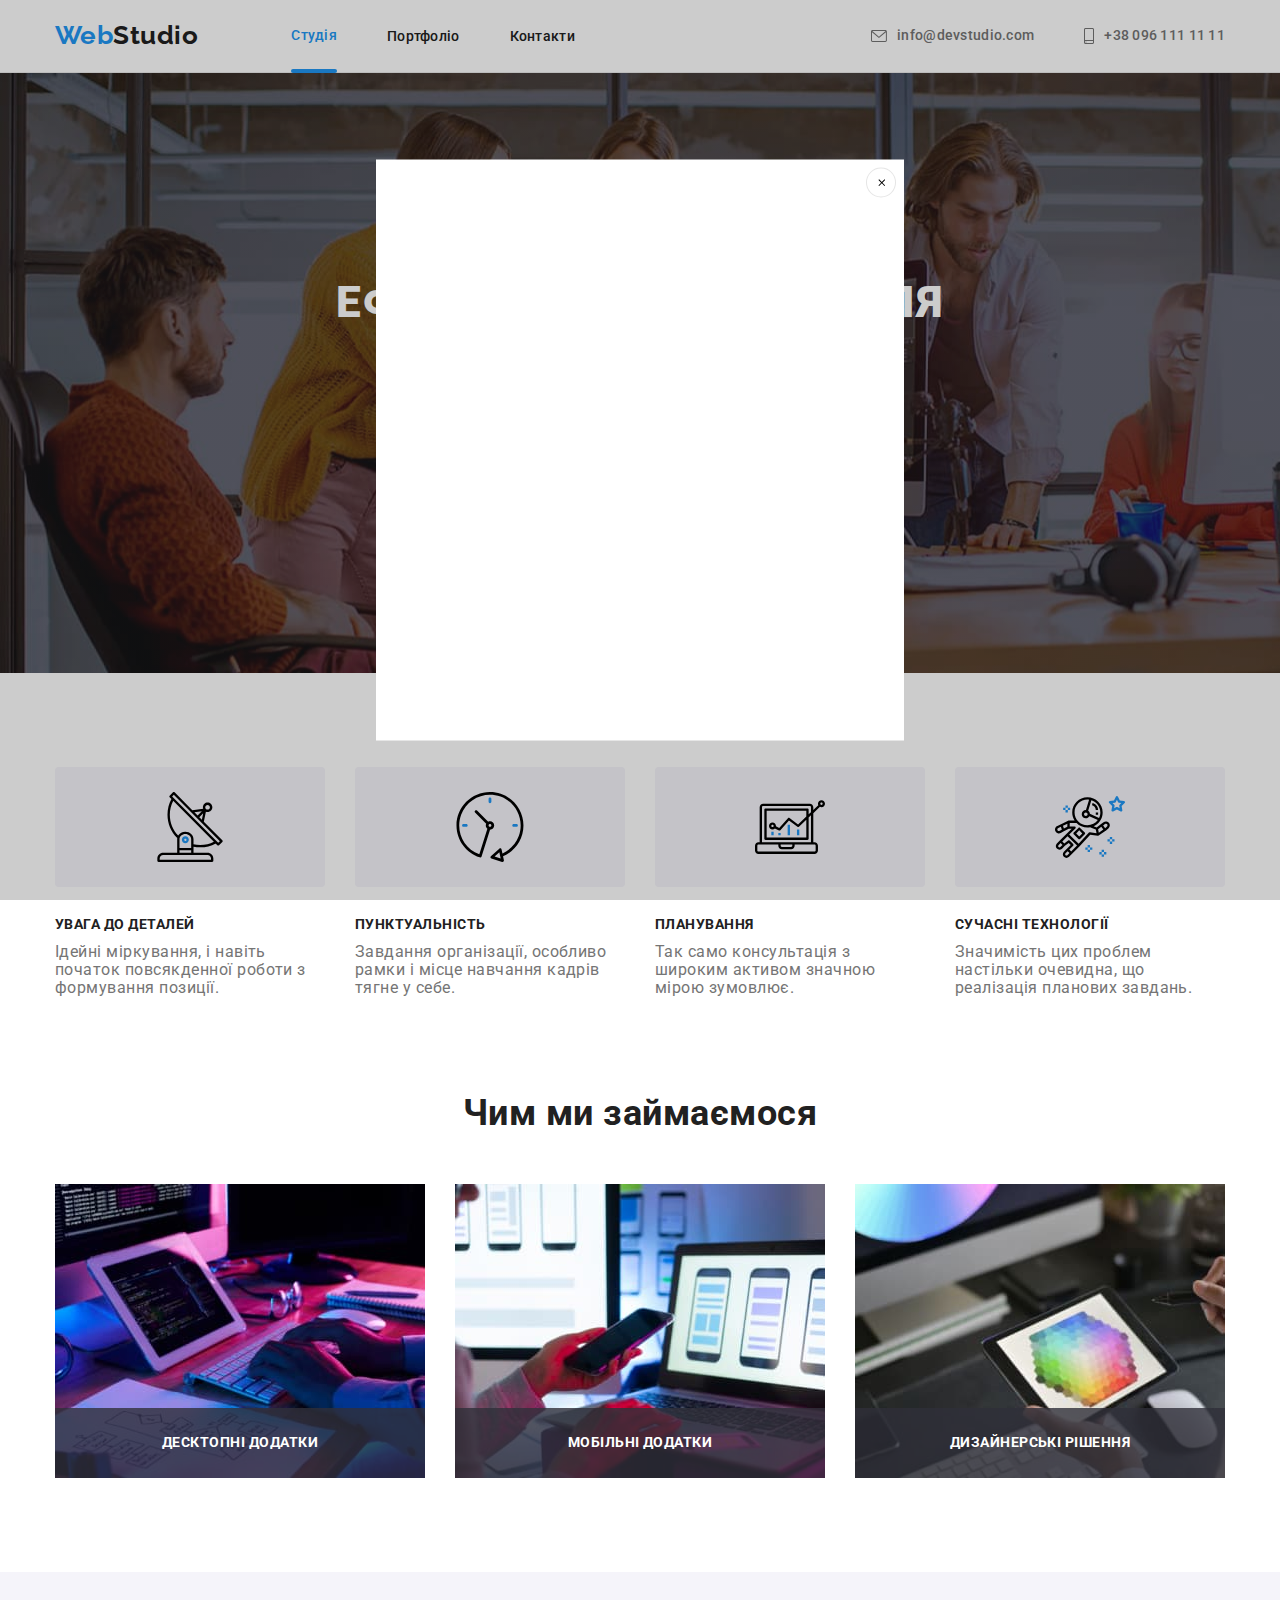
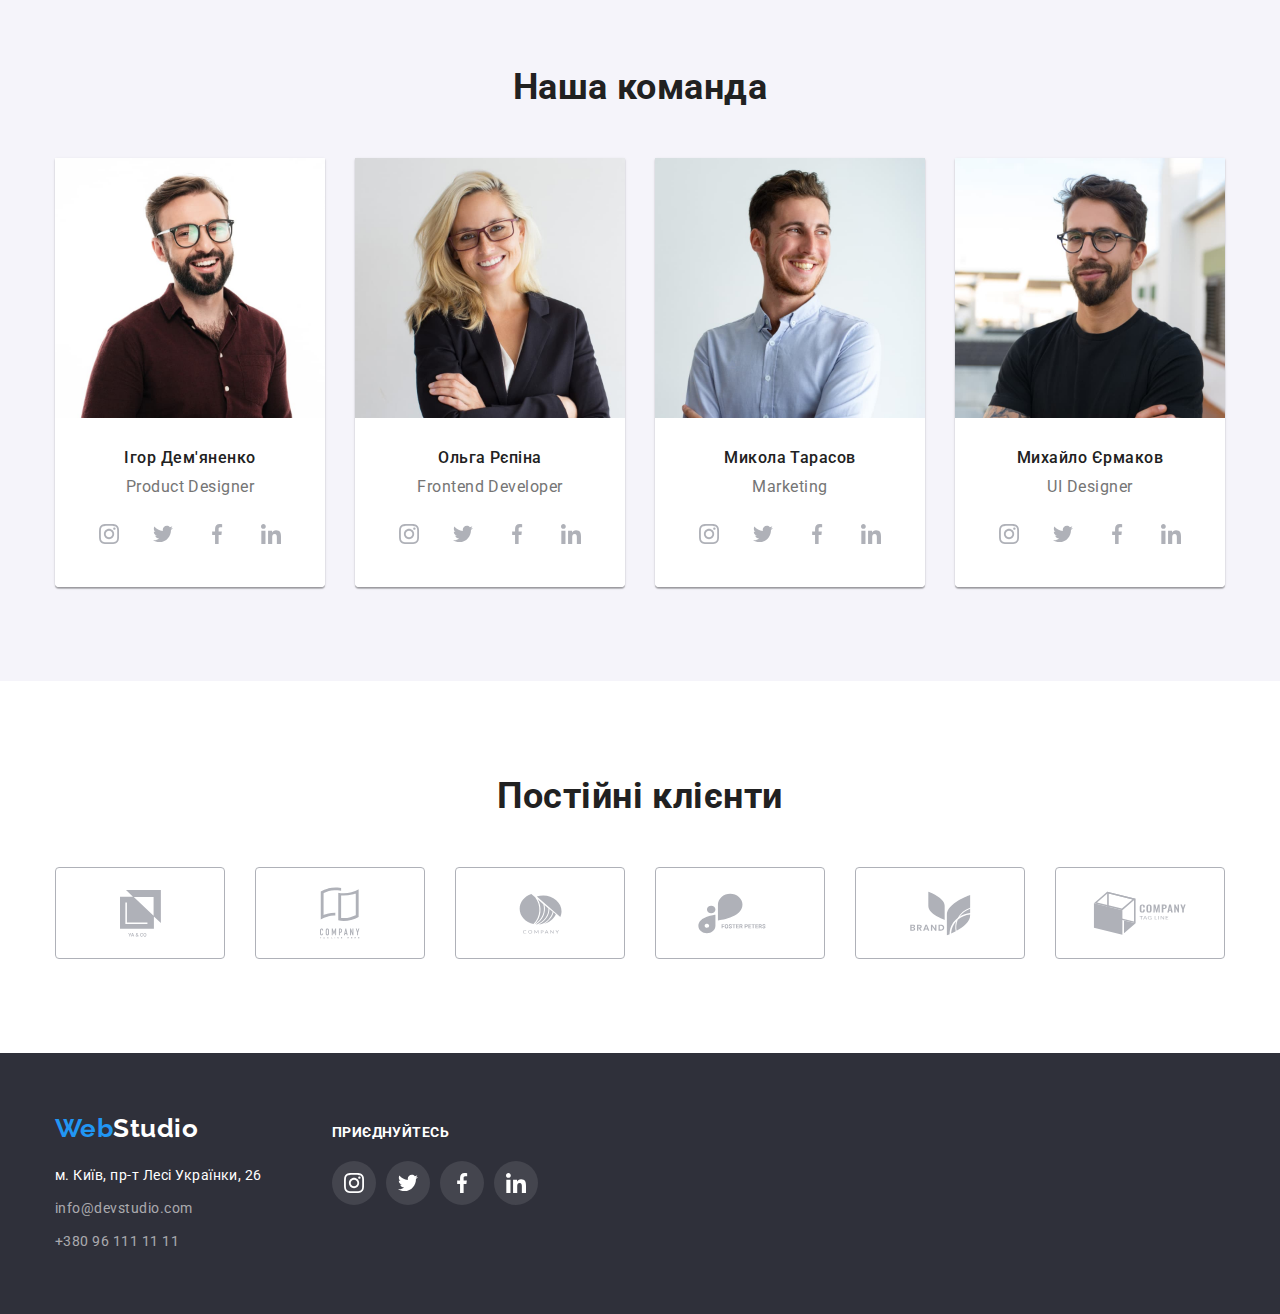
==== commit 11d4207c: "Добавляет позиционирование элементам, переходы и анимации" ====
--- a/index.html
+++ b/index.html
@@ -47,7 +47,7 @@
         <section class="hero">
             <div class="container">
             <h1 class="hero-title">Ефективні рішення для<br> вашого бізнесу</h1>
-            <button type="button" class="button btn-primary">Замовити послугу</button>
+            <button type="button" class="button btn-primary" data-modal-open>Замовити послугу</button>
             </div>
         </section>
        
@@ -114,12 +114,15 @@
             <ul class="work-list list">
                 <li class="work-list-item">
                     <img src="images/box1.jpg" alt="Розробка" width="370" class="work-list-img">
+                    <div class="work-list-text"><h3 class="list-text">Десктопні додатки</h3></div>
                 </li>
                 <li class="work-list-item">
                     <img src="images/box2.jpg" alt="Дизайн" width="370" class="work-list-img">
+                    <div class="work-list-text"><h3 class="list-text">Мобільні додатки</h3></div>
                 </li>
                 <li class="work-list-item">
                     <img src="images/box3.jpg" alt="Тестування" width="370" class="work-list-img">
+                    <div class="work-list-text"><h3 class="list-text">Дизайнерські рішення</h3></div>
                 </li>
             </ul>
             </div>
@@ -394,7 +397,16 @@
             </div>
         </div>        
     </footer>
-  
-    
+  <!---------------------------BACKDROP------------------------------->
+    <div class="backdrop" data-modal>
+        <div class="modal">
+            <button type="button" class="modal-close-button" data-modal-close>
+               <svg class="modal-close-btn-icon" width="11" height="11">
+                  <use href="./images/icons.svg#icon-close"></use>
+               </svg>
+            </button>
+        </div>
+    </div>
+    <script src="./js/modal.js"></script>
 </body>
 </html>--- a/css/styles.css
+++ b/css/styles.css
@@ -10,6 +10,7 @@
     --second-text-color: #757575;
     --accent-color: #2196F3;
     --primary-white-color: #ffffff;
+    --transition-dur-and-func: 250ms cubic-bezier(0.4, 0, 0.2, 1);
 }
 
 
@@ -90,6 +91,7 @@
 /* ------------INDEX--------------- */
 /*------------- Header------------- */
 .header{
+    /* position: relative; */
     border-bottom: 1px solid #ECECEC;
 }
 .header-list{
@@ -122,14 +124,17 @@
 
 .nav-list{
     display: flex;
+    align-items: center;
     margin-left: 93px;
-    padding-top: 32px;
-    padding-bottom: 32px;
+    /* padding-top: 32px;
+    padding-bottom: 32px; */
+    
 }
 
 .nav-list .nav-list-item + .nav-list-item{
     margin-left: 50px;
 }
+
 
 .nav-list .nav-link{
     color: var(--primary-text-color);
@@ -139,15 +144,36 @@
     line-height: 1.14;
     letter-spacing: 0.02em;
     text-decoration: none; 
+
+    transition: color var(--transition-dur-and-func);
 }
 
 .nav-list .nav-link.current{
     color: var(--accent-color);
+    display: block;
+    position: relative;
+    padding-bottom: 28px;
+    padding-top: 28px;
+}
+
+.nav-list .nav-link.current::after{
+    content: '';
+    
+    position: absolute;
+    left: 0;
+    bottom: -1px;
+    width: 100%;
+    height: 4px;
+    
+    border-radius: 2px;
+
+    background-color: var(--accent-color);
 }
 
 .nav-list .nav-link:hover, 
 .nav-list .nav-link:focus {
     color: var(--accent-color);
+    
 }
 
 /*----------- Contats------------- */
@@ -164,21 +190,25 @@
 }
 
 .contacts-icon-tel{
-    width: 16px;
-    height: 12px;
+    width: 10px;
+    height: 16px;
     margin-right: 10px;
     fill: var(--second-text-color);
 }
 
-
+.contacts-link{
+    transition: color var(--transition-dur-and-func);
+}
 .contacts .contacts-link:hover .contacts-icon-mail,
 .contacts .contacts-link:focus .contacts-icon-mail{
     fill: var(--accent-color);
+    
 }
 
 .contacts .contacts-link:hover .contacts-icon-tel,
 .contacts .contacts-link:focus .contacts-icon-tel{
     fill: var(--accent-color);
+    
 }
 
 
@@ -189,11 +219,18 @@
     font-size: 14px;
     line-height: 1.14;
     letter-spacing: 0.02em;
+
+    display: flex;
+    justify-content: center;
+    align-items: center;
+
+    transition: var(--transition-dur-and-func);
 }
 
 .contacts .contacts-link:hover,
 .contacts .contacts-link:focus{
-    color:var(--accent-color);       
+    color:var(--accent-color);  
+    transition: transform 250ms cubic-bezier(0.4, 0, 0.2, 1);     
 }
 
 .contacts .contacts-item + .contacts-item{
@@ -224,7 +261,15 @@
     min-width: 216px;
     min-height: 50px;
     border-radius: 4px;
-    padding: 10px 32px;    
+    padding: 10px 32px;  
+    box-shadow: 0px 4px 4px rgba(0, 0, 0, 0.15);
+
+    transition: background-color var(--transition-dur-and-func);
+}
+
+.hero .button:hover,
+.hero .button:focus{
+    background-color: #188CE8;
 }
 
 .hero .hero-title{
@@ -248,22 +293,9 @@
 }
 
 .features-list{
-    /* padding-top: 94px;
-    padding-bottom: 47px; */
     display: flex;
     flex-wrap: wrap;    
     column-gap: 30px;
-}
-
-.features-list-item{
-    /* display: flex;
-    justify-content: center;
-    align-items: center;
-    
-    /* flex-wrap: wrap;  
-    row-gap: 10px; */ 
-
-    
 }
 
 .features-list .features-list-title{
@@ -272,7 +304,6 @@
     line-height: 1.14;
     text-transform: uppercase;
 
-    /* margin-top: 30px; */
     margin-bottom: 10px;
 }
 
@@ -312,7 +343,32 @@
 }
 
 .work-list-item{
+    position: relative;
     flex-basis: calc((100% - 60px) / 3);
+}
+
+.work-list-text{
+    display: flex;
+    justify-content: center;
+    align-items: center;
+    width: 370px;
+    height: 70px;
+    background: rgba(47, 48, 58, 0.8);
+    
+    position: absolute;
+    bottom: 0;
+    left: 0;
+}
+
+.list-text{
+    font-family: 'Roboto';
+    font-weight: 700;
+    font-size: 14px;
+    line-height: 1.14;
+    text-align: center;
+    text-transform: uppercase;
+    color: var(--primary-white-color);
+ 
 }
 
 
@@ -381,6 +437,8 @@
     width: 44px;
     height: 44px;
     border-radius: 50%;
+
+    transition: background-color var(--transition-dur-and-func);
 }    
 
 .social-list-link:hover,
@@ -414,24 +472,28 @@
     display: flex;
     justify-content: center;
     align-items: center;
-    flex-basis: calc((100%-150px) / 6);
-
     width: 170px;
     height: 92px;
+    
+}
+
+.clients-list-link{
+    display: flex;
+    justify-content: center;
+    align-items: center;
+    width: 170px;
+    height: 92px;
 
     border: 1px solid #AFB1B8;
     border-radius: 4px;
-}
-
-.clients-list-link{
-    display: flex;
-    justify-content: center;
-    align-items: center;
-    width: 170px;
-    height: 92px;
-}
-
-
+
+    transition: color var(--transition-dur-and-func)
+}
+
+.clients-list-link:hover,
+.clients-list-link:focus{
+    border: 1px solid var(--accent-color);
+}
 
 .clients-list-link:hover .clients-list-icon,
 .clients-list-link:focus .clients-list-icon{
@@ -440,6 +502,7 @@
 
 .clients-list-icon{
     fill: #AFB1B8;
+    transition:  var(--transition-dur-and-func);
 }
 
 /* -------------Footer------------ */
@@ -501,6 +564,8 @@
     font-style: normal;
     font-size: 14px;
     line-height: 1.71;
+    
+    transition: color var(--transition-dur-and-func);
 }
 
 .contacts-link:last-child{
@@ -545,6 +610,8 @@
     height: 44px;
     border-radius: 50%;
     background-color: rgba(255, 255, 255, 0.1);
+
+    transition: background-color var(--transition-dur-and-func);
 }
 
 .footer-social-list-link:hover,
@@ -556,6 +623,55 @@
     
     fill: var(--primary-white-color);
 }
+/* -------------BACKDROP------------ */
+
+.backdrop{
+    position: fixed;
+    top:0;
+    left: 0;
+    width: 100%;
+    height: 100%;
+    background-color: rgba(0, 0, 0, 0.2);
+    z-index: 10;
+}
+
+.backdrop.is-hidden{
+    opacity: 0;
+    visibility: hidden;
+    pointer-events: none;
+}
+
+/* -------------MODAL--------------- */
+
+.modal{
+    position: absolute;
+    top: 50%;
+    left: 50%;
+    transform: translate(-50%, -50%);
+
+    width: 528px;
+    height: 581px;
+    background-color: var(--primary-white-color);
+}
+
+.modal-close-button{
+    position: absolute;
+    top: 8px;
+    right: 8px;
+    
+    display: flex;
+    justify-content: center;
+    align-items: center;
+    
+    background-color: var(--primary-white-color);
+    border: 1px solid rgba(0, 0, 0, 0.1);
+
+    width: 30px;
+    height: 30px;
+    border-radius: 50%;
+    padding: 0;
+}
+
 
 /* -----------PORTFOLIO------------ */
 
@@ -564,7 +680,8 @@
 .btn-secondary{
     color: var(--primary-text-color);
     background-color: #F5F4FA;
-       
+
+    transition: box-shadow var(--transition-dur-and-func), color var(--transition-dur-and-func), background-color var(--transition-dur-and-func);      
 }
 
 .btn-secondary:hover,
@@ -611,6 +728,85 @@
     gap: 30px;    
 }
 
+.works-link{
+    text-decoration: none;
+}
+
+.works-item{
+    transition: box-shadow var(--transition-dur-and-func);
+    
+}
+
+.works-item:hover,
+.works-item:focus{
+    box-shadow: 0px 1px 1px rgba(0, 0, 0, 0.12), 0px 4px 4px rgba(0, 0, 0, 0.06), 1px 4px 6px rgba(0, 0, 0, 0.16);
+    
+}
+
+.works-overlay{
+    position: absolute;
+    top: 100%;
+    left: 0;
+    width: 100%;
+    height: 100%;
+
+    background: rgba(33, 150, 243, 0.9);
+    opacity: 0;
+    transform: translateY(-0);
+    transition: var(--transition-dur-and-func);
+}
+
+.works-item:hover .works-overlay,
+.works-item:hover .works-overlay{
+    transform: translateY(-100%);
+    transition: transform var(--transition-dur-and-func);
+    opacity: 1;
+}
+
+.works-item:hover .works-actions,
+.works-item:focus .works-actions{
+    opacity: 1;
+    box-shadow: 0px 4px 4px rgba(0, 0, 0, 0.25);
+    transition: box-shadow var(--transition-dur-and-func);
+}
+
+.works-thumb{
+   position: relative; 
+    overflow: hidden;
+    
+}
+
+.works-item:hover .works-thumb,
+.works-item:focus .works-thumb{
+    box-shadow: 0px 4px 4px rgba(0, 0, 0, 0.25);
+    transition: box-shadow var(--transition-dur-and-func);
+}
+
+.works-actions{
+    position: absolute;
+    right: 50%;
+    bottom: 50%;
+    transform: translate(50%, 50%);
+    width: 100%;
+    height: 100%;
+    display: flex;
+    opacity: 0;
+    transition: transform var(--transition-dur-and-func);
+}
+
+
+.works-actions-discription{
+    font-family: 'Roboto';
+    font-weight: 400;
+    font-size: 18px;
+    line-height: 1.55;
+
+    padding: 63px 24px;
+
+    color: var(--primary-white-color);
+    
+}
+
 .works .works-title{
     color:var(--primary-text-color);
     font-size: 18px;
@@ -623,5 +819,6 @@
 .works .type{
     font-size: 16px;
     line-height: 1.88;
-}
-
+    color: var(--second-text-color);
+}
+
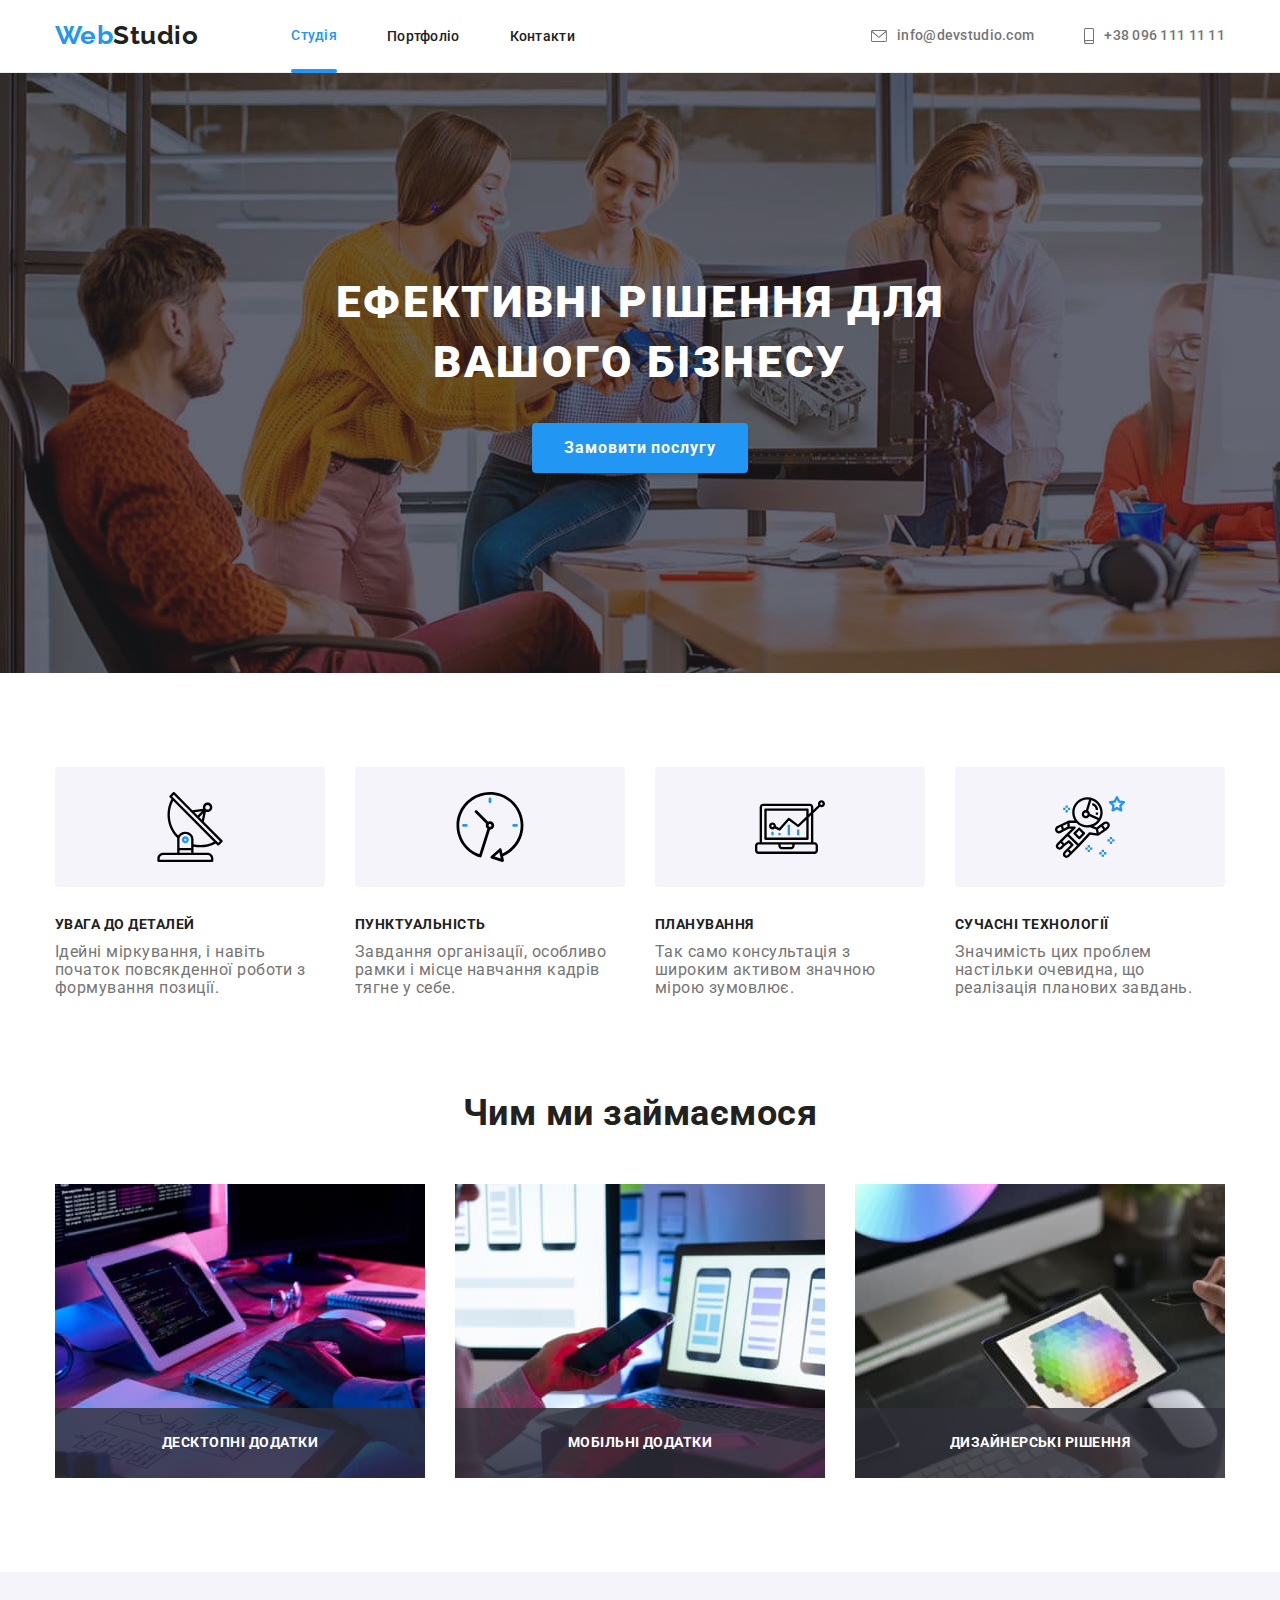
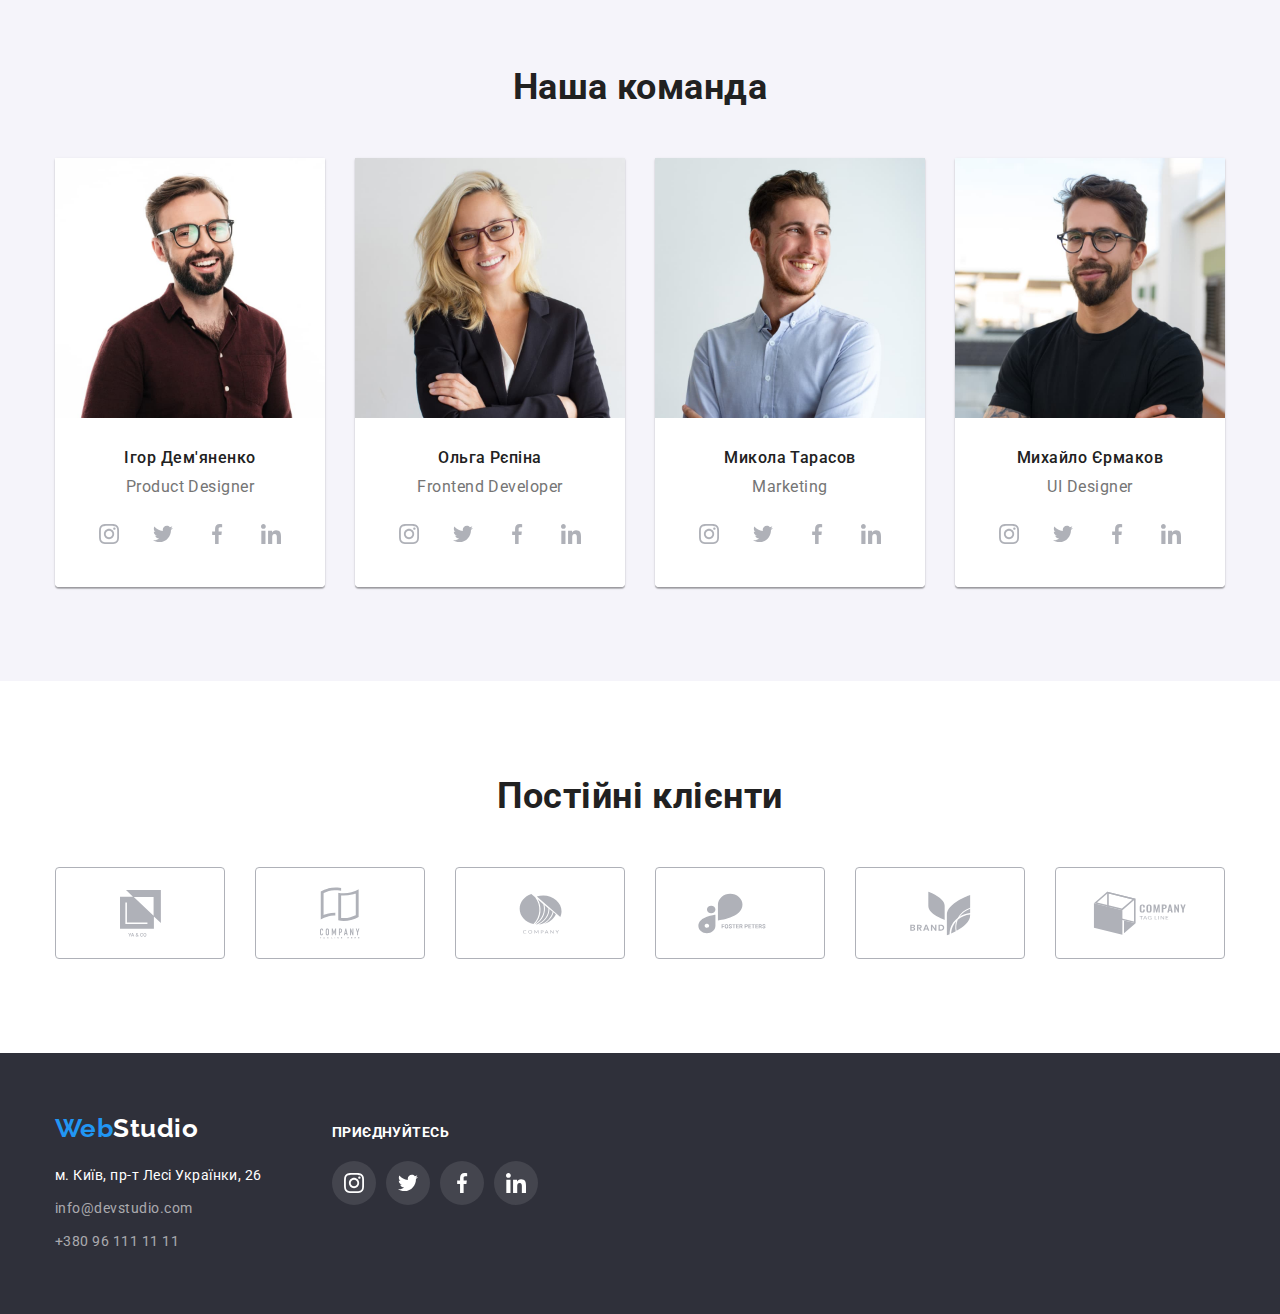
==== commit 69cabb35: "Корректируе файл CSS" ====
--- a/index.html
+++ b/index.html
@@ -398,7 +398,7 @@
         </div>        
     </footer>
   <!---------------------------BACKDROP------------------------------->
-    <div class="backdrop" data-modal>
+    <div class="backdrop is-hidden" data-modal>
         <div class="modal">
             <button type="button" class="modal-close-button" data-modal-close>
                <svg class="modal-close-btn-icon" width="11" height="11">
--- a/css/styles.css
+++ b/css/styles.css
@@ -471,10 +471,16 @@
 .clients-list-item{
     display: flex;
     justify-content: center;
+
     align-items: center;
     width: 170px;
     height: 92px;
     
+
+    align-items: center;    
+    width: 170px;
+    height: 92px;   
+
 }
 
 .clients-list-link{
@@ -487,7 +493,9 @@
     border: 1px solid #AFB1B8;
     border-radius: 4px;
 
+
     transition: color var(--transition-dur-and-func)
+
 }
 
 .clients-list-link:hover,
@@ -497,8 +505,9 @@
 
 .clients-list-link:hover .clients-list-icon,
 .clients-list-link:focus .clients-list-icon{
-    fill: var(--accent-color);
-}
+    fill: var(--accent-color);    
+}
+
 
 .clients-list-icon{
     fill: #AFB1B8;
@@ -633,6 +642,7 @@
     height: 100%;
     background-color: rgba(0, 0, 0, 0.2);
     z-index: 10;
+    transition: opacity var(--transition-dur-and-func), visibility var(--transition-dur-and-func);
 }
 
 .backdrop.is-hidden{
@@ -648,7 +658,7 @@
     top: 50%;
     left: 50%;
     transform: translate(-50%, -50%);
-
+    
     width: 528px;
     height: 581px;
     background-color: var(--primary-white-color);
@@ -804,7 +814,12 @@
     padding: 63px 24px;
 
     color: var(--primary-white-color);
-    
+}    
+
+.works-item:hover,
+.works-item:focus{
+    box-shadow: 0px 1px 1px rgba(0, 0, 0, 0.12), 0px 4px 4px rgba(0, 0, 0, 0.06), 1px 4px 6px rgba(0, 0, 0, 0.16);
+
 }
 
 .works .works-title{
@@ -814,11 +829,14 @@
     letter-spacing: 0.06em;
 
     margin-bottom: 4px;
+
+
 }
 
 .works .type{
     font-size: 16px;
     line-height: 1.88;
+
     color: var(--second-text-color);
 }
 
